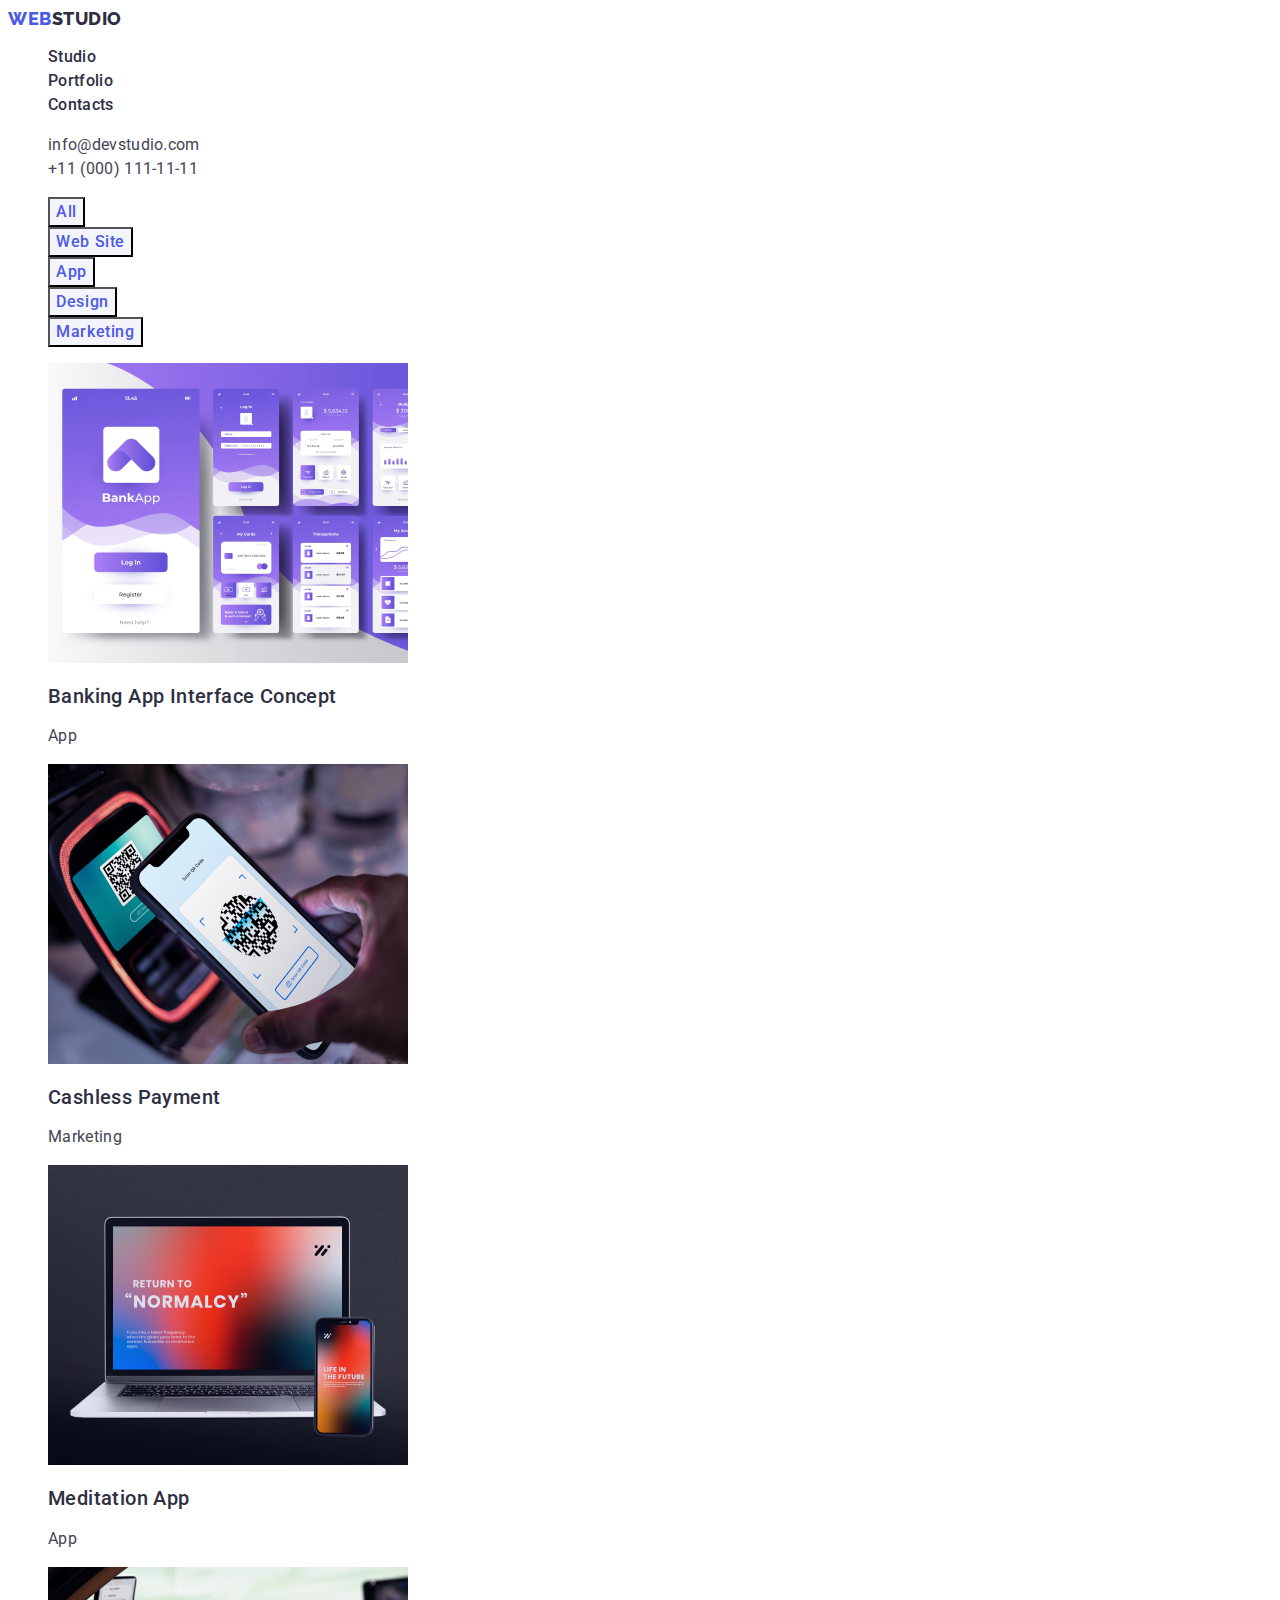
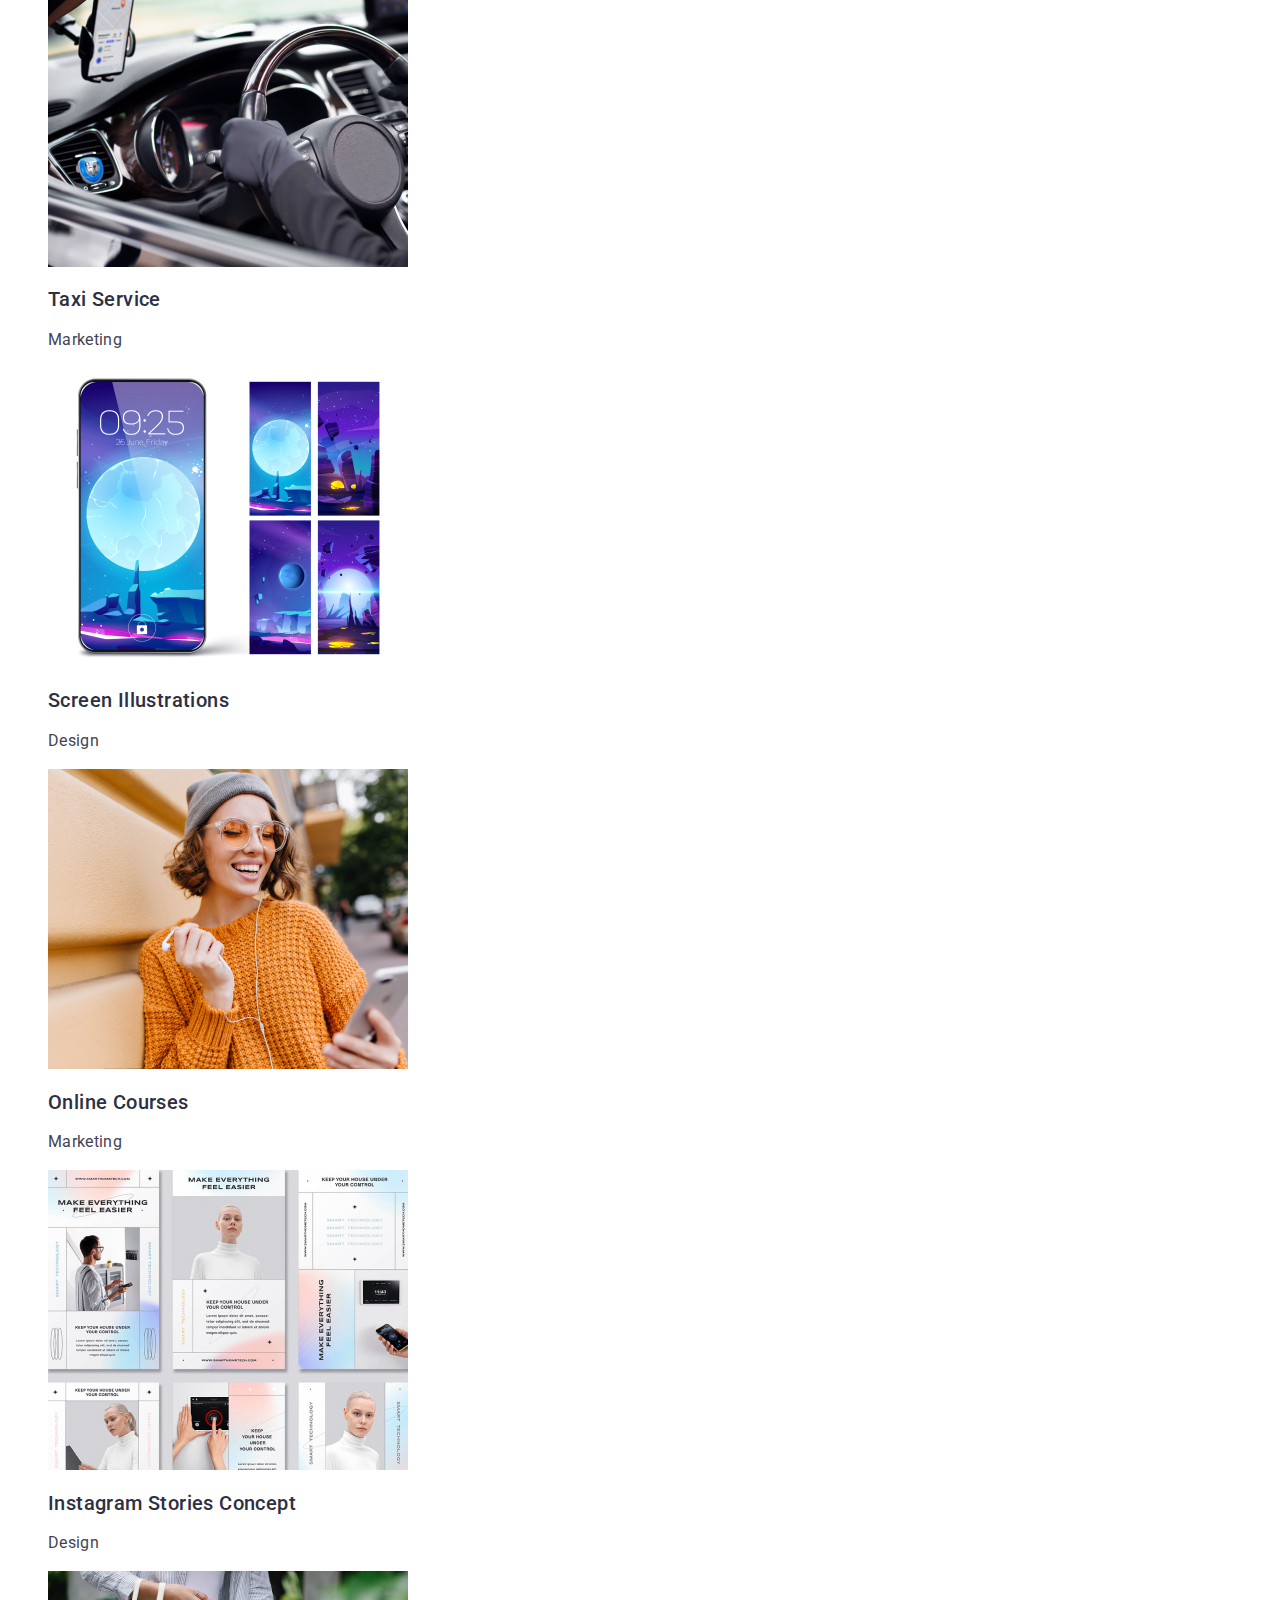
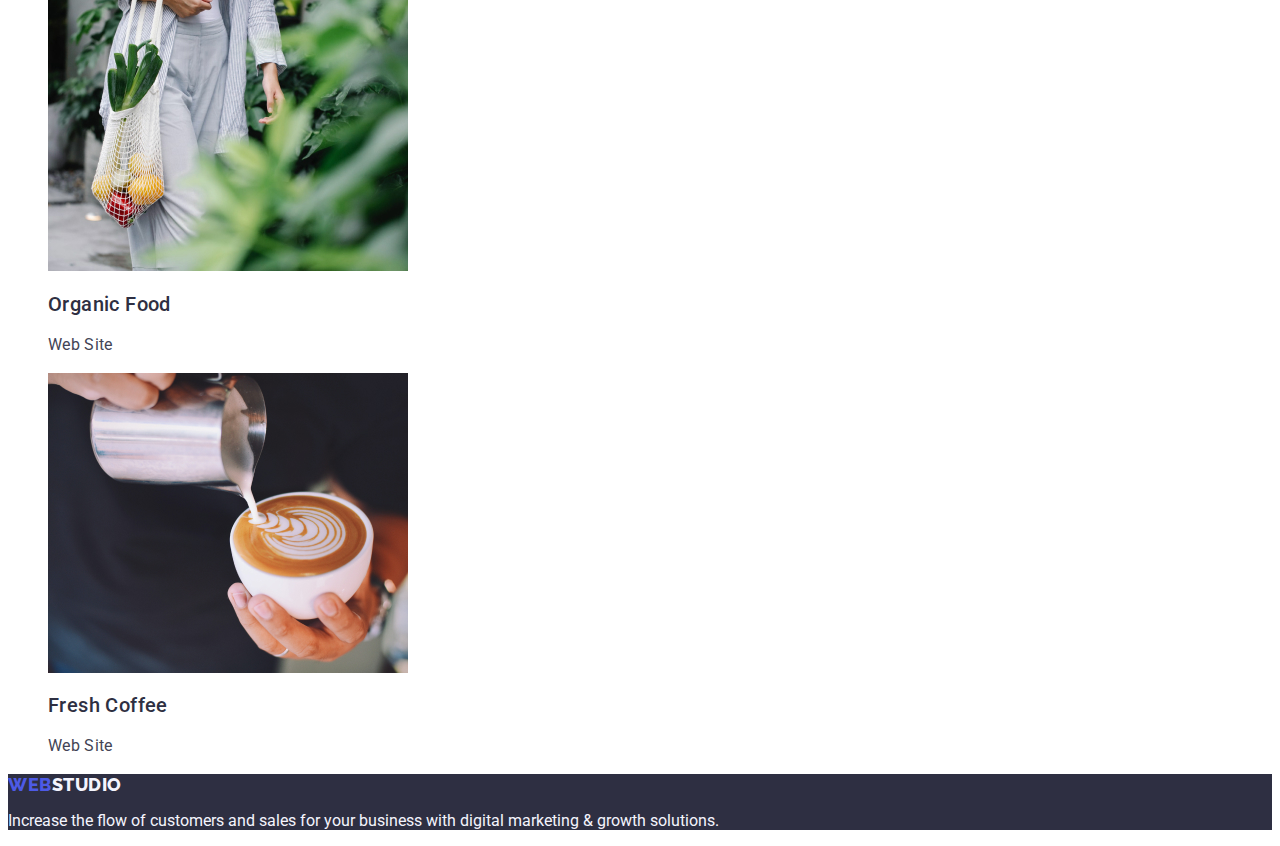
==== portfolio.html @ be9b9f78 "1" ====
<!DOCTYPE html>
<html lang="en">
<head>
    <meta charset="UTF-8">
    <meta http-equiv="X-UA-Compatible" content="IE=edge">
    <meta name="viewport" content="width=device-width, initial-scale=1.0">
    <link rel="stylesheet" href="./css/styles.css">
    <title>Portfolio</title>
    <link rel="preconnect" href="https://fonts.googleapis.com" />
    <link rel="preconnect" href="https://fonts.gstatic.com" crossorigin />
    <link href="https://fonts.googleapis.com/css2?family=Raleway:wght@800&family=Roboto:wght@400;500;700;900&display=swap" rel="stylesheet" />
</head>
<body>
    <header>
            <nav class="header-nav">
                <a href="./index.html" class="header-logo link">Web<span class="header-span">Studio</span></a>
                <ul class="list">
                    <li class="header-item"><a class="header-link link" href="./index.html">Studio</a></li>
                    <li class="header-item"><a class="header-link link" href="./portfolio.html">Portfolio</a></li>
                    <li class="header-item"><a class="header-link link" href="">Contacts</a></li>
                </ul>
            </nav>
                <address class="header-contact">
                <ul class="header-contact-item list">
                    <li class="header-contact-list">
                        <a href="mailto:info@devstudio.com" class="header-contact-item link">info@devstudio.com</a>
                    </li>
                    <li class="header-contact-list">
                        <a href="tel:+110001111111" class="header-contact-item link">+11 (000) 111-11-11</a>
                    </li>
                </ul>
                </address>
    </header>
    
    <main>
        <section class="portfolio">
            <h1 hidden>Service</h1>
            <ul class="portfolio-list-btn list">
                <li class="portfolio-item-btn"><button type="button" class="portfolio-btn">All</button></li>
                <li class="portfolio-item-btn"><button type="button" class="portfolio-btn">Web Site</button></li>
                <li class="portfolio-item-btn"><button type="button" class="portfolio-btn">App</button></li>
                <li class="portfolio-item-btn"><button type="button" class="portfolio-btn">Design</button></li>
                <li class="portfolio-item-btn"><button type="button" class="portfolio-btn">Marketing</button></li>
            </ul>
            <ul class="portfolio-item list">  
            <li class="portfolio-item">
                <a href="" class="link"><img src="./images/banking-app.jpg" alt="Banking App Interface">
                <h2 class="portfolio-subtitle">Banking App Interface Concept</h2>
                <p class="portfolio-text">App</p></a>
            </li>

            <li class="portfolio-item">
                <a href="" class="link"><img src="./images/cashless-payment.jpg" alt="cashless-payment">
                <h2 class="portfolio-subtitle">Cashless Payment</h2>
                <p class="portfolio-text">Marketing</p></a>
            </li>
            <li class="portfolio-item">
                <a href="" class="link"><img src="./images/meditaion-app.jpg" alt="meditaion-app">
                <h2 class="portfolio-subtitle">Meditation App</h2>
                <p class="portfolio-text">App</p></a>
            </li>
            <li class="portfolio-item">
                <a href="" class="link"><img src="./images/taxi-service.jpg" alt="Taxi Service">
                <h2 class="portfolio-subtitle">Taxi Service</h2>
                <p class="portfolio-text">Marketing</p></a>
            </li>
            <li class="portfolio-item">
                <a href="" class="link"><img src="./images/screen-illustrations.jpg" alt="Screen Illustrations">
                <h2 class="portfolio-subtitle">Screen Illustrations</h2>
                <p class="portfolio-text">Design</p></a>
            </li>
            <li class="portfolio-item">
                <a href="" class="link"><img src="./images/online-courses.jpg" alt="Online Courses">
                <h2 class="portfolio-subtitle">Online Courses</h2>
                <p class="portfolio-text">Marketing</p></a>
            </li>
            <li class="portfolio-item">
                <a href="" class="link"><img src="./images/instagram-stories-concept.jpg" alt="Instagram Stories Concept">
                <h2 class="portfolio-subtitle">Instagram Stories Concept</h2>
                <p class="portfolio-text">Design</p></a>
            </li>
            <li class="portfolio-item">
                <a href="" class="link"><img src="./images/organic-food.jpg" alt="Organic Food">
                <h2 class="portfolio-subtitle">Organic Food</h2>
                <p class="portfolio-text">Web Site</p></a>
            </li>
            <li class="portfolio-item">
                <a href="" class="link"><img src="./images/fresh-coffe.jpg" alt="Fresh Coffee">
                <h2 class="portfolio-subtitle">Fresh Coffee</h2>
                <p class="portfolio-text">Web Site</p></a>
            </li>
            </ul>
        </section>
    </main>

    <footer class="footer">
        <a href="./index.html" class="header-logo link">Web<span class="footer-logo">Studio</span></a>
        <p class="footer-text">Increase the flow of customers and sales for your business with digital marketing & growth solutions.</p>
    </footer>

</body>
</html>
---- css/styles.css ----
:root {
    --color-background: #ffffff;
    --color-iris: #4d5ae5;
    --color-background-btn: #404bbf;
    --color-background-main: #2e2f42;
    --color-main: #434455;
    --color-cloud: #f4f4fd;
}

body {
    color: var(--color-main);
    background-color: var(--color-background);
    font-family: 'Roboto', sans-serif;
}

.link {
    text-decoration: none;
}

.list {
    list-style: none;
}

.header-logo {
    font-family: 'Raleway', sans-serif;
    font-weight: 800;
    font-size: 18px;
    line-height: 1.17;
    letter-spacing: 0.03em;
    text-transform: uppercase;
    color: var(--color-iris);
    text-decoration: none;
}

span {
    color: var(--color-background-main);
    text-decoration: none;
}

.header-list {

}

.header-item {

}

.header-link {
    font-weight: 500;
    font-size: 16px;
    line-height: 1.5;
    letter-spacing: 0.02em;
    color: var(--color-background-main);
}

.header-link:is(:hover, :focus) {
    color: var(--color-background-btn);
}

.header-contact {
    font-style: normal;
}

.header-contact-item {
    font-size: 16px;
    line-height: 1.5;
    letter-spacing: 0.02em;
    color: var(--color-main);
}

.header-contact-item:is(:hover, :focus) {
    color: var(--color-background-btn);
}

/* Order */

.order {
    background-color: var(--color-background-main);
}

.order-title {
    font-size: 56px;
    line-height: 1.07;
    text-align: center;
    letter-spacing: 0.02em;
    color: var(--color-background);
}

.order-btn {
    background-color: var(--color-iris);
    font-family: "Roboto", sans-serif;
    font-weight: 500;
    font-size: 16px;
    line-height: 1.5;
    letter-spacing: 0.04em;
    color: var(--color-background);
    cursor: pointer;
}

.order-btn:is(:hover, :focus) {
    background-color: var(--color-background-btn);
}

/* Order */

/* features */

.features-list {
}
.features-item {
}
.features-subtitle {
    font-weight: 500;
    font-size: 20px;
    line-height: 1.2;
    letter-spacing: 0.02em;
    color:  var(--color-background-main);
}
.features-item-text {
    font-size: 16px;
    line-height: 1.5;
    letter-spacing: 0.02em;
    color: var(--color-main);
}

/* features */

/* about */

.about-title {
    font-size: 36px;
    line-height: 1.11;
    letter-spacing: 0.02em;
    text-transform: capitalize;
    color: var(--color-background-main);
    text-align: center;
}

/* about */

/* team */

.team {
    background-color: var(--color-cloud);
}
.team-title {
    font-size: 36px;
    line-height: 1.11;
    text-align: center;
    letter-spacing: 0.02em;
    text-transform: capitalize;
    color: var(--color-background-main);
}

.team-list-item {
    background-color: var(--color-background);
}
.team-name {
    font-weight: 500;
    font-size: 20px;
    line-height: 1.2;
    letter-spacing: 0.02em;
    color: var(--color-background-main);
}
.team-item-text {
    font-size: 16px;
    line-height: 1.5;
    letter-spacing: 0.02em;
    color: var(--color-main);
}

/* team */

/* footer */

.footer {
    background-color: var(--color-background-main);
}

.footer-logo {
    color: var(--color-cloud);
}

.footer-text {
    color: var(--color-cloud);
}

/* footer */

/* portfolio */

.portfolio-list-btn {
}

.portfolio-item-btn {
}

.portfolio-btn {
    font-family: 'Roboto', sans-serif;
    font-weight: 500;
    font-size: 16px;
    line-height: 1.5;
    letter-spacing: 0.04em;
    color: var(--color-iris);
    background-color: var(--color-cloud);
    cursor: pointer;
}

.portfolio-btn:is(:hover, :focus) {
    color: var(--color-background);
    background-color: var(--color-background-btn);
}

.portfolio-list-btn {
}

.portfolio-item-btn {
}

.portfolio-btn {
}

.portfolio-item {
}

.portfolio-subtitle {
    font-weight: 500;
    font-size: 20px;
    line-height: 1.2;
    letter-spacing: 0.02em;
    color: var(--color-background-main);
}

.portfolio-text {
    font-size: 16px;
    line-height: 1.5;
    letter-spacing: 0.02em;
    color: var(--color-main);
}

/* portfolio */
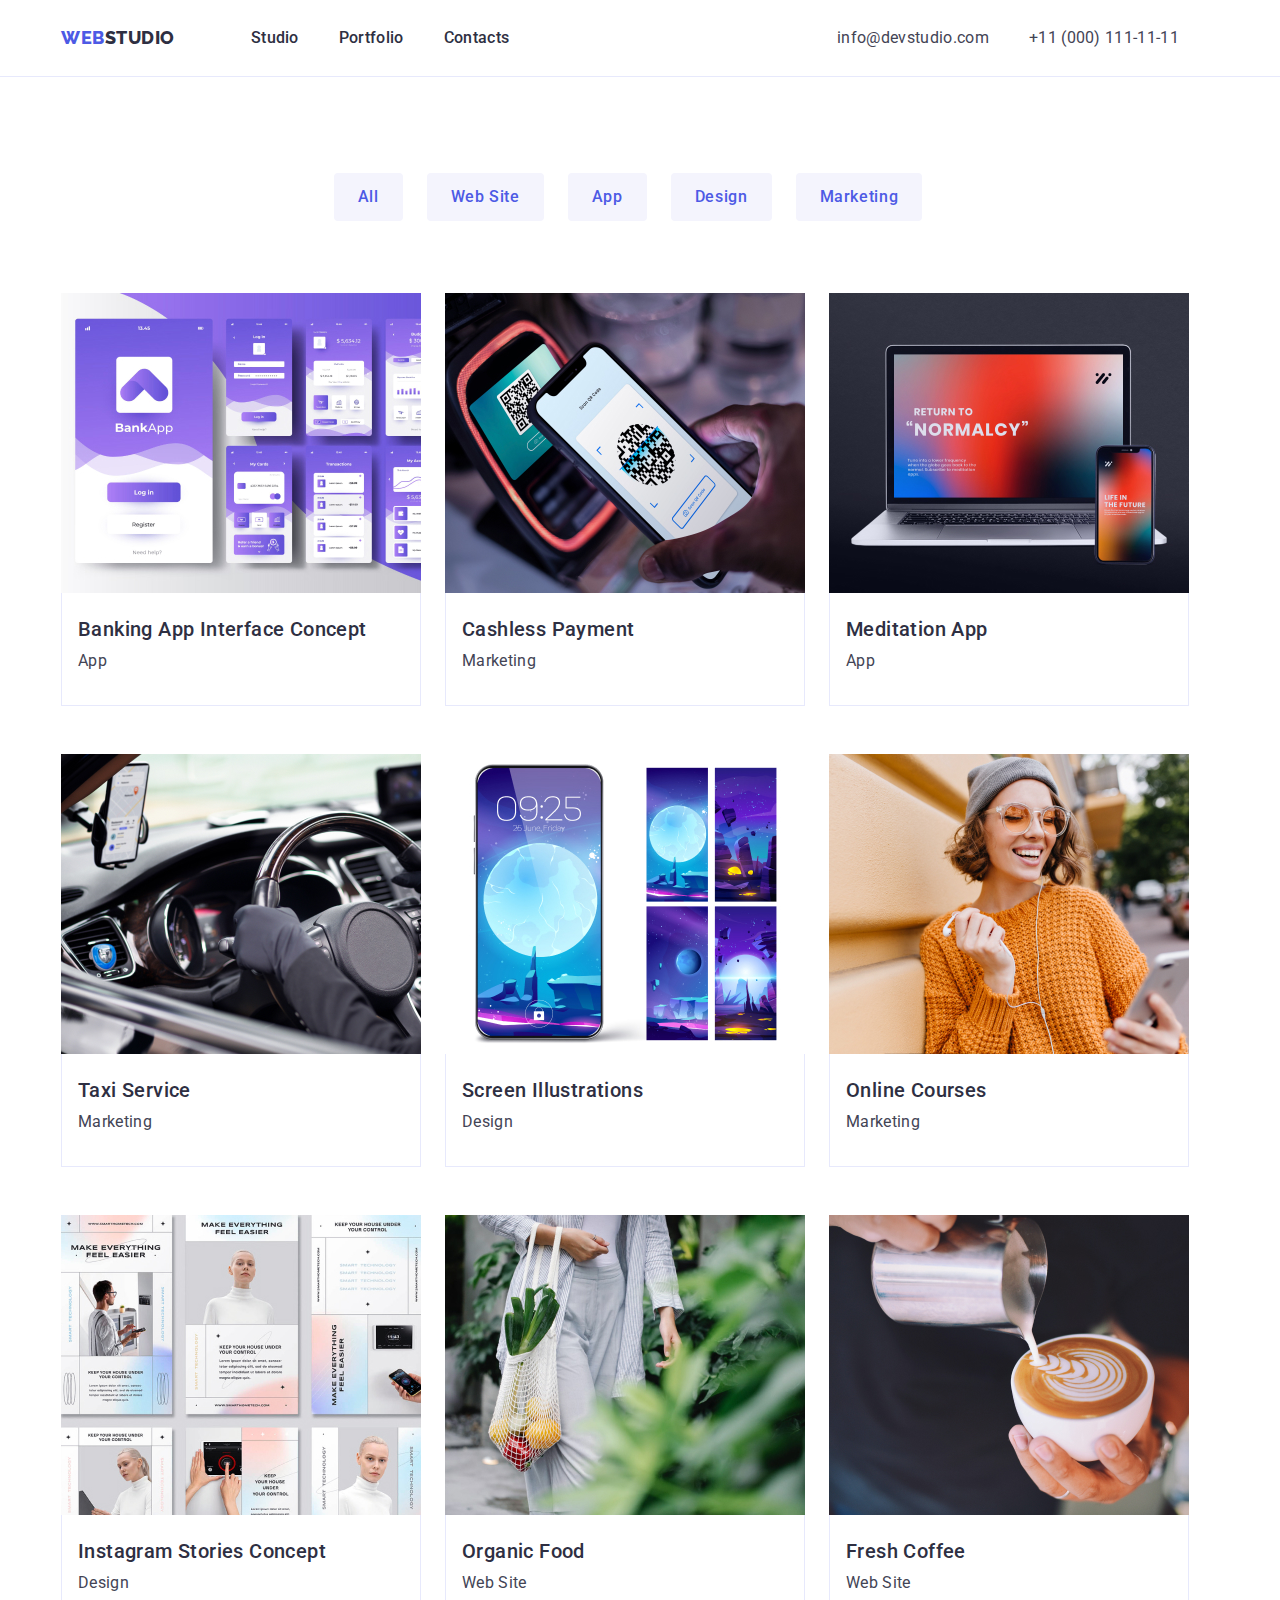
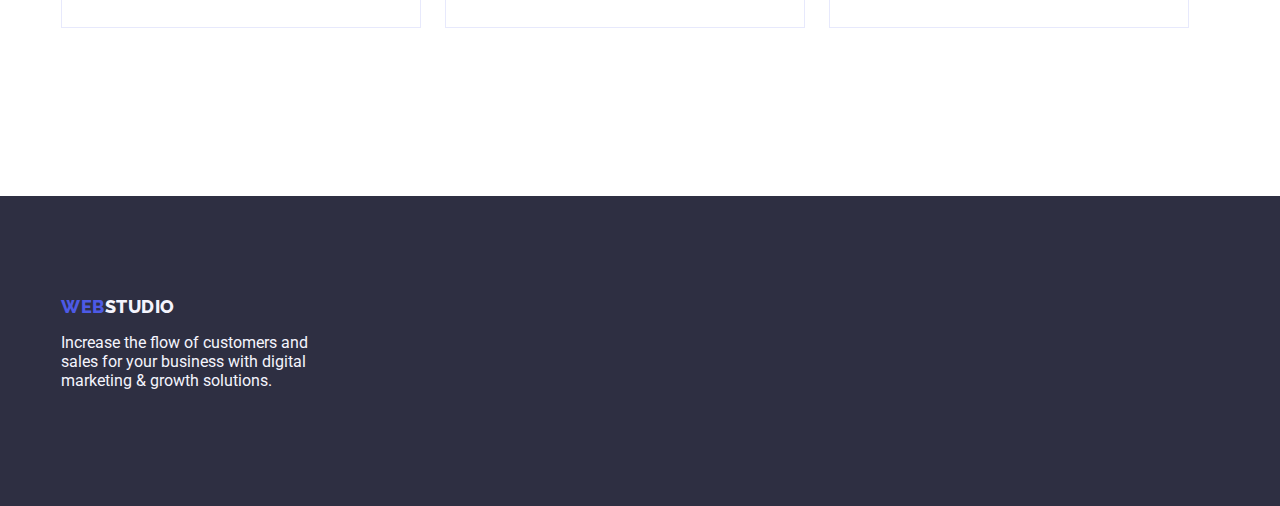
==== commit 9aed8b26: "1" ====
--- a/portfolio.html
+++ b/portfolio.html
@@ -2,101 +2,150 @@
 <html lang="en">
 <head>
     <meta charset="UTF-8">
-    <meta http-equiv="X-UA-Compatible" content="IE=edge">
-    <meta name="viewport" content="width=device-width, initial-scale=1.0">
-    <link rel="stylesheet" href="./css/styles.css">
-    <title>Portfolio</title>
-    <link rel="preconnect" href="https://fonts.googleapis.com" />
-    <link rel="preconnect" href="https://fonts.gstatic.com" crossorigin />
-    <link href="https://fonts.googleapis.com/css2?family=Raleway:wght@800&family=Roboto:wght@400;500;700;900&display=swap" rel="stylesheet" />
+        <meta http-equiv="X-UA-Compatible" content="IE=edge">
+        <meta name="viewport" content="width=device-width, initial-scale=1.0">
+        <link rel="stylesheet" href="./css/styles.css">
+        <title>Portfolio</title>
+        <link rel="preconnect" href="https://fonts.googleapis.com" />
+        <link rel="preconnect" href="https://fonts.gstatic.com" crossorigin />
+        <link href="https://fonts.googleapis.com/css2?family=Raleway:wght@800&family=Roboto:wght@400;500;700;900&display=swap" rel="stylesheet" />
 </head>
 <body>
     <header>
-            <nav class="header-nav">
-                <a href="./index.html" class="header-logo link">Web<span class="header-span">Studio</span></a>
-                <ul class="list">
-                    <li class="header-item"><a class="header-link link" href="./index.html">Studio</a></li>
-                    <li class="header-item"><a class="header-link link" href="./portfolio.html">Portfolio</a></li>
-                    <li class="header-item"><a class="header-link link" href="">Contacts</a></li>
-                </ul>
-            </nav>
-                <address class="header-contact">
-                <ul class="header-contact-item list">
-                    <li class="header-contact-list">
-                        <a href="mailto:info@devstudio.com" class="header-contact-item link">info@devstudio.com</a>
-                    </li>
-                    <li class="header-contact-list">
-                        <a href="tel:+110001111111" class="header-contact-item link">+11 (000) 111-11-11</a>
-                    </li>
-                </ul>
-                </address>
-    </header>
-    
-    <main>
-        <section class="portfolio">
-            <h1 hidden>Service</h1>
-            <ul class="portfolio-list-btn list">
-                <li class="portfolio-item-btn"><button type="button" class="portfolio-btn">All</button></li>
-                <li class="portfolio-item-btn"><button type="button" class="portfolio-btn">Web Site</button></li>
-                <li class="portfolio-item-btn"><button type="button" class="portfolio-btn">App</button></li>
-                <li class="portfolio-item-btn"><button type="button" class="portfolio-btn">Design</button></li>
-                <li class="portfolio-item-btn"><button type="button" class="portfolio-btn">Marketing</button></li>
+        <div class="header-container">
+        <div class="header-wrapper">
+        <nav class="header-nav">
+            <a href="./index.html" class="header-logo link">Web<span>Studio</span></a>
+            <ul class="header-list list">
+                <li class="header-item">
+                    <a href="./index.html" class="header-link link">Studio</a>
+                </li>
+                <li class="header-item">
+                    <a href="./portfolio.html" class="header-link link">Portfolio</a>
+                </li>
+                <li class="header-item">
+                    <a href="" class="header-link link">Contacts</a>
+                </li>
             </ul>
-            <ul class="portfolio-item list">  
-            <li class="portfolio-item">
-                <a href="" class="link"><img src="./images/banking-app.jpg" alt="Banking App Interface">
+        </nav>
+        <address class="header-contact">
+            <ul class="header-contact-item list">
+                <li class="header-contact-list">
+                    <a href="mailto:info@devstudio.com" class="header-contact-itm">info@devstudio.com</a>
+                </li>
+                <li class="header-contact-list">
+                    <a href="tel:+110001111111" class="header-contact-itm">+11 (000) 111-11-11</a>
+                </li>
+            </ul>
+        </address>
+    </div>
+    </div>
+</header>
+
+<main>
+    <section class="portfolio">
+        <div class="portfolio-container-btn">
+        <div class="container-btn-wrapper">
+        <h1 hidden>Service</h1>
+        <ul class="portfolio-list-btn list">
+            <li class="portfolio-item-btn"><button type="button" class="portfolio-btn">All</button></li>
+            <li class="portfolio-item-btn"><button type="button" class="portfolio-btn">Web Site</button></li>
+            <li class="portfolio-item-btn"><button type="button" class="portfolio-btn">App</button></li>
+            <li class="portfolio-item-btn"><button type="button" class="portfolio-btn">Design</button></li>
+            <li class="portfolio-item-btn"><button type="button" class="portfolio-btn">Marketing</button></li>
+        </ul>
+        </div>
+        </div>
+        <div class="portfolio-container-list">
+        <div class="portfolio-container-wrapper">
+        <ul class="portfolio-list list">  
+        <li class="portfolio-item">
+            <a href="" class="portfolio-link link"><img src="./images/banking-app.jpg" alt="Banking App Interface" class="portfolio-img-list">
+            <div class="portfolio-item-text">
                 <h2 class="portfolio-subtitle">Banking App Interface Concept</h2>
-                <p class="portfolio-text">App</p></a>
-            </li>
+                <p class="portfolio-text">App</p>
+            </div>
+        </a>
+        </li>
 
-            <li class="portfolio-item">
-                <a href="" class="link"><img src="./images/cashless-payment.jpg" alt="cashless-payment">
+        <li class="portfolio-item">
+            <a href="" class="portfolio-link link"><img src="./images/cashless-payment.jpg" alt="cashless-payment" class="portfolio-img-list">
+            <div class="portfolio-item-text">
                 <h2 class="portfolio-subtitle">Cashless Payment</h2>
                 <p class="portfolio-text">Marketing</p></a>
-            </li>
-            <li class="portfolio-item">
-                <a href="" class="link"><img src="./images/meditaion-app.jpg" alt="meditaion-app">
+            </div>
+        </a>
+        </li>
+        <li class="portfolio-item">
+            <a href="" class="portfolio-link link"><img src="./images/meditaion-app.jpg" alt="meditaion-app" class="portfolio-img-list">
+            <div class="portfolio-item-text">
                 <h2 class="portfolio-subtitle">Meditation App</h2>
-                <p class="portfolio-text">App</p></a>
-            </li>
-            <li class="portfolio-item">
-                <a href="" class="link"><img src="./images/taxi-service.jpg" alt="Taxi Service">
+                <p class="portfolio-text">App</p>
+            </div>
+        </a>
+        </li>
+        <li class="portfolio-item">
+            <a href="" class="portfolio-link link"><img src="./images/taxi-service.jpg" alt="Taxi Service" class="portfolio-img-list">
+            <div class="portfolio-item-text">
                 <h2 class="portfolio-subtitle">Taxi Service</h2>
-                <p class="portfolio-text">Marketing</p></a>
-            </li>
-            <li class="portfolio-item">
-                <a href="" class="link"><img src="./images/screen-illustrations.jpg" alt="Screen Illustrations">
+                <p class="portfolio-text">Marketing</p>
+            </div>
+        </a>
+        </li>
+        <li class="portfolio-item">
+            <a href="" class="portfolio-link link"><img src="./images/screen-illustrations.jpg" alt="Screen Illustrations" class="portfolio-img-list">
+            <div class="portfolio-item-text">
                 <h2 class="portfolio-subtitle">Screen Illustrations</h2>
-                <p class="portfolio-text">Design</p></a>
-            </li>
-            <li class="portfolio-item">
-                <a href="" class="link"><img src="./images/online-courses.jpg" alt="Online Courses">
+                <p class="portfolio-text">Design</p>
+            </div>
+        </a>
+        </li>
+        <li class="portfolio-item">
+            <a href="" class="portfolio-link link"><img src="./images/online-courses.jpg" alt="Online Courses" class="portfolio-img-list">
+            <div class="portfolio-item-text">
                 <h2 class="portfolio-subtitle">Online Courses</h2>
-                <p class="portfolio-text">Marketing</p></a>
-            </li>
-            <li class="portfolio-item">
-                <a href="" class="link"><img src="./images/instagram-stories-concept.jpg" alt="Instagram Stories Concept">
+                <p class="portfolio-text">Marketing</p>
+            </div>
+        </a>
+        </li>
+        <li class="portfolio-item">
+            <a href="" class="portfolio-link link"><img src="./images/instagram-stories-concept.jpg" alt="Instagram Stories Concept" class="portfolio-img-list">
+            <div class="portfolio-item-text">
                 <h2 class="portfolio-subtitle">Instagram Stories Concept</h2>
-                <p class="portfolio-text">Design</p></a>
-            </li>
-            <li class="portfolio-item">
-                <a href="" class="link"><img src="./images/organic-food.jpg" alt="Organic Food">
+                <p class="portfolio-text">Design</p>
+            </div>
+            </a>
+        </li>
+        <li class="portfolio-item">
+            <a href="" class="portfolio-link link"><img src="./images/organic-food.jpg" alt="Organic Food" class="portfolio-img-list">
+            <div class="portfolio-item-text">
                 <h2 class="portfolio-subtitle">Organic Food</h2>
-                <p class="portfolio-text">Web Site</p></a>
-            </li>
-            <li class="portfolio-item">
-                <a href="" class="link"><img src="./images/fresh-coffe.jpg" alt="Fresh Coffee">
+                <p class="portfolio-text">Web Site</p>
+            </div>
+        </a>
+        </li>
+        <li class="portfolio-item">
+            <a href="" class="portfolio-link link"><img src="./images/fresh-coffe.jpg" alt="Fresh Coffee" class="portfolio-img-list">
+            <div class="portfolio-item-text">
                 <h2 class="portfolio-subtitle">Fresh Coffee</h2>
-                <p class="portfolio-text">Web Site</p></a>
-            </li>
-            </ul>
-        </section>
-    </main>
+                <p class="portfolio-text">Web Site</p>
+            </div>
+        </a>
+        </li>
+        </ul>
+    </div>
+    </div>
+    </section>
+</main>
 
-    <footer class="footer">
+<footer class="footer">
+    <div class="footer-container">
+        <div class="footer-wrapper">
         <a href="./index.html" class="header-logo link">Web<span class="footer-logo">Studio</span></a>
-        <p class="footer-text">Increase the flow of customers and sales for your business with digital marketing & growth solutions.</p>
-    </footer>
+    <p class="footer-text">Increase the flow of customers and sales for your business with digital marketing & growth solutions.</p>
+    </div>
+    </div>
+</footer>
 
 </body>
 </html>--- a/css/styles.css
+++ b/css/styles.css
@@ -5,12 +5,15 @@
     --color-background-main: #2e2f42;
     --color-main: #434455;
     --color-cloud: #f4f4fd;
+    --color-corn: #E7E9FC;
 }
 
 body {
     color: var(--color-main);
     background-color: var(--color-background);
     font-family: 'Roboto', sans-serif;
+    margin: 0 auto;
+    padding: 0;
 }
 
 .link {
@@ -21,7 +24,53 @@
     list-style: none;
 }
 
+.main-container {
+    max-width: 1158px;
+    margin: 0 auto;
+}
+
+ul, li {
+    margin: 0;
+    padding: 0;
+}
+
+/* header */
+
+header {
+    border-bottom: 1px solid var(--color-corn);
+    background-color: var(--color-background);
+}
+
+.header-container {
+    max-width: 1158px;
+    margin: 0 auto;
+}
+
+.header-wrapper {
+    display: flex;
+    justify-content: space-between;
+    margin-top: 26px;
+    margin-bottom: 26px;
+}
+
+.header-nav {
+    display: flex;
+    align-items: center;
+}
+
+.header-contact-item {
+    display: flex;
+    align-items: center;
+}
+
+.header-list {
+    display: flex;
+}
+
 .header-logo {
+    display: flex;
+    margin-right: 76px;
+
     font-family: 'Raleway', sans-serif;
     font-weight: 800;
     font-size: 18px;
@@ -32,20 +81,19 @@
     text-decoration: none;
 }
 
-span {
-    color: var(--color-background-main);
-    text-decoration: none;
-}
-
-.header-list {
-
-}
-
 .header-item {
-
+    margin-right: 40px;
+}
+/* .header-item:last-child {
+    margin-right: 0;
+} */
+
+.header-item:not(:last-child) {
+    margin-right: 40px;
 }
 
 .header-link {
+    display: block;
     font-weight: 500;
     font-size: 16px;
     line-height: 1.5;
@@ -58,24 +106,47 @@
 }
 
 .header-contact {
+    display: flex;
+}
+
+.header-contact-list {
+    margin-right: 40px;
+}
+
+.header-contact-list:not(:last-child) {
+    margin-right: 40px;
+}
+
+.header-contact-itm {
+    text-decoration: none;
     font-style: normal;
-}
-
-.header-contact-item {
-    font-size: 16px;
-    line-height: 1.5;
-    letter-spacing: 0.02em;
-    color: var(--color-main);
-}
-
-.header-contact-item:is(:hover, :focus) {
+    font-size: 16px;
+    line-height: 1.5;
+    letter-spacing: 0.02em;
+    color: var(--color-main);   
+}
+
+.header-contact-itm:is(:hover, :focus) {
     color: var(--color-background-btn);
 }
 
-/* Order */
+span {
+    color: var(--color-background-main);
+    text-decoration: none;
+}
+
+/* header */
+
+/* order */
 
 .order {
     background-color: var(--color-background-main);
+}
+
+.order-container {
+    max-width: 1158px;
+    margin: 0 auto;
+    text-align: center;
 }
 
 .order-title {
@@ -84,9 +155,19 @@
     text-align: center;
     letter-spacing: 0.02em;
     color: var(--color-background);
+    width: 496px;
+    margin: 0 auto;
+    padding-top: 188px;
 }
 
 .order-btn {
+    border-radius: 4px;
+    padding: 16px 32px;
+    border: none;
+    text-align: center;
+    margin-top: 48px;
+    margin-bottom: 188px;
+
     background-color: var(--color-iris);
     font-family: "Roboto", sans-serif;
     font-weight: 500;
@@ -95,20 +176,44 @@
     letter-spacing: 0.04em;
     color: var(--color-background);
     cursor: pointer;
+
+    background: #4D5AE5;
+    background-color: var(--color-iris);
 }
 
 .order-btn:is(:hover, :focus) {
     background-color: var(--color-background-btn);
 }
 
-/* Order */
+/* order */
 
 /* features */
 
+.features {
+
+}
+
+.features-container {
+    max-width: 1158px;
+    margin: 0 auto;
+    margin-top: 120px;
+}
+
+.hidden-title {
+}
+
 .features-list {
-}
+    display: flex;
+    justify-content: space-between;
+}
+
 .features-item {
 }
+
+.features-subtitle, .features-item-text {
+    margin-right: 24px;
+}
+
 .features-subtitle {
     font-weight: 500;
     font-size: 20px;
@@ -116,6 +221,7 @@
     letter-spacing: 0.02em;
     color:  var(--color-background-main);
 }
+
 .features-item-text {
     font-size: 16px;
     line-height: 1.5;
@@ -126,6 +232,15 @@
 /* features */
 
 /* about */
+
+.about {
+}
+
+.about-container {
+    max-width: 1158px;
+    margin: 0 auto;
+    margin-top: 120px;
+}
 
 .about-title {
     font-size: 36px;
@@ -136,6 +251,16 @@
     text-align: center;
 }
 
+.about-list {
+    display: flex;
+    justify-content: space-between;
+    margin: 0 auto;
+    margin-top: 72px;
+}
+
+.about-img {
+}
+
 /* about */
 
 /* team */
@@ -143,6 +268,13 @@
 .team {
     background-color: var(--color-cloud);
 }
+
+.team-container {
+    max-width: 1158px;
+    margin: 0 auto;
+    margin-top: 120px;
+}
+
 .team-title {
     font-size: 36px;
     line-height: 1.11;
@@ -150,23 +282,45 @@
     letter-spacing: 0.02em;
     text-transform: capitalize;
     color: var(--color-background-main);
+
+    padding-top: 120px;
+}
+
+.team-list {
+    display: flex;
+    justify-content: space-between;
+    padding-top: 72px;
+    padding-bottom: 120px;
 }
 
 .team-list-item {
     background-color: var(--color-background);
-}
+    box-shadow: 0px 1px 6px rgba(46, 47, 66, 0.08), 0px 1px 1px rgba(46, 47, 66, 0.16), 0px 2px 1px rgba(46, 47, 66, 0.08);
+border-radius: 0px 0px 4px 4px;
+}
+
 .team-name {
     font-weight: 500;
     font-size: 20px;
     line-height: 1.2;
     letter-spacing: 0.02em;
     color: var(--color-background-main);
-}
+
+    text-align: center;
+    margin: 0 auto;
+    padding-top: 32px;
+    padding-bottom: 8px;
+}
+
 .team-item-text {
     font-size: 16px;
     line-height: 1.5;
     letter-spacing: 0.02em;
     color: var(--color-main);
+
+    text-align: center;
+    margin: 0 auto;
+    padding-bottom: 32px;
 }
 
 /* team */
@@ -177,25 +331,56 @@
     background-color: var(--color-background-main);
 }
 
+.footer-container {
+    max-width: 1158px;
+    margin: 0 auto;
+}
+
+.footer-wrapper {
+    padding-top: 100px;
+    padding-bottom: 100px;
+}
+
 .footer-logo {
     color: var(--color-cloud);
 }
 
 .footer-text {
     color: var(--color-cloud);
+    width: 264px;
 }
 
 /* footer */
 
 /* portfolio */
 
+.portfolio {
+}
+.portfolio-container-btn {
+    width: 1158px;
+    margin: 0 auto;
+
+}
+
+.container-btn-wrapper {
+    margin: 0 auto;
+}
+
 .portfolio-list-btn {
+    display: flex;
+    justify-content: center;
+    margin-top: 96px;
 }
 
 .portfolio-item-btn {
-}
-
+    margin-right: 24px;
+}
 .portfolio-btn {
+    border: 1px solid var(--color-corn);
+    border-radius: 4px;
+    background-color: var(--color-cloud);
+    padding: 12px 24px;
+
     font-family: 'Roboto', sans-serif;
     font-weight: 500;
     font-size: 16px;
@@ -204,23 +389,31 @@
     color: var(--color-iris);
     background-color: var(--color-cloud);
     cursor: pointer;
+    border: none;
 }
 
 .portfolio-btn:is(:hover, :focus) {
+    background-color: var(--color-background-btn);
     color: var(--color-background);
-    background-color: var(--color-background-btn);
-}
-
-.portfolio-list-btn {
-}
-
-.portfolio-item-btn {
-}
-
-.portfolio-btn {
+}
+
+.portfolio-container-list {
+    width: 1158px;
+    margin: 0 auto;
+    margin-bottom: 120px;
+}
+.portfolio-container-wrapper {
+
+}
+.portfolio-list {
+    display: flex;
+    flex-wrap: wrap;
+    margin-top: 72px;
 }
 
 .portfolio-item {
+    margin-right: 24px;
+    margin-bottom: 48px;
 }
 
 .portfolio-subtitle {
@@ -229,13 +422,36 @@
     line-height: 1.2;
     letter-spacing: 0.02em;
     color: var(--color-background-main);
+
+    margin: 0 auto;
+    padding-top: 24px;
+    padding-bottom: 8px;
+    padding-left: 16px;
 }
 
 .portfolio-text {
+    margin: 0 auto;
+    padding-bottom: 32px;
+    padding-left: 16px;
+
     font-size: 16px;
     line-height: 1.5;
     letter-spacing: 0.02em;
     color: var(--color-main);
 }
 
+
+.portfolio-link {
+
+}
+
+.portfolio-item-text {
+    border: 1px solid var(--color-corn);
+    border-top: none;
+}
+
+
+.portfolio-img-list {
+    display: block;
+}
 /* portfolio */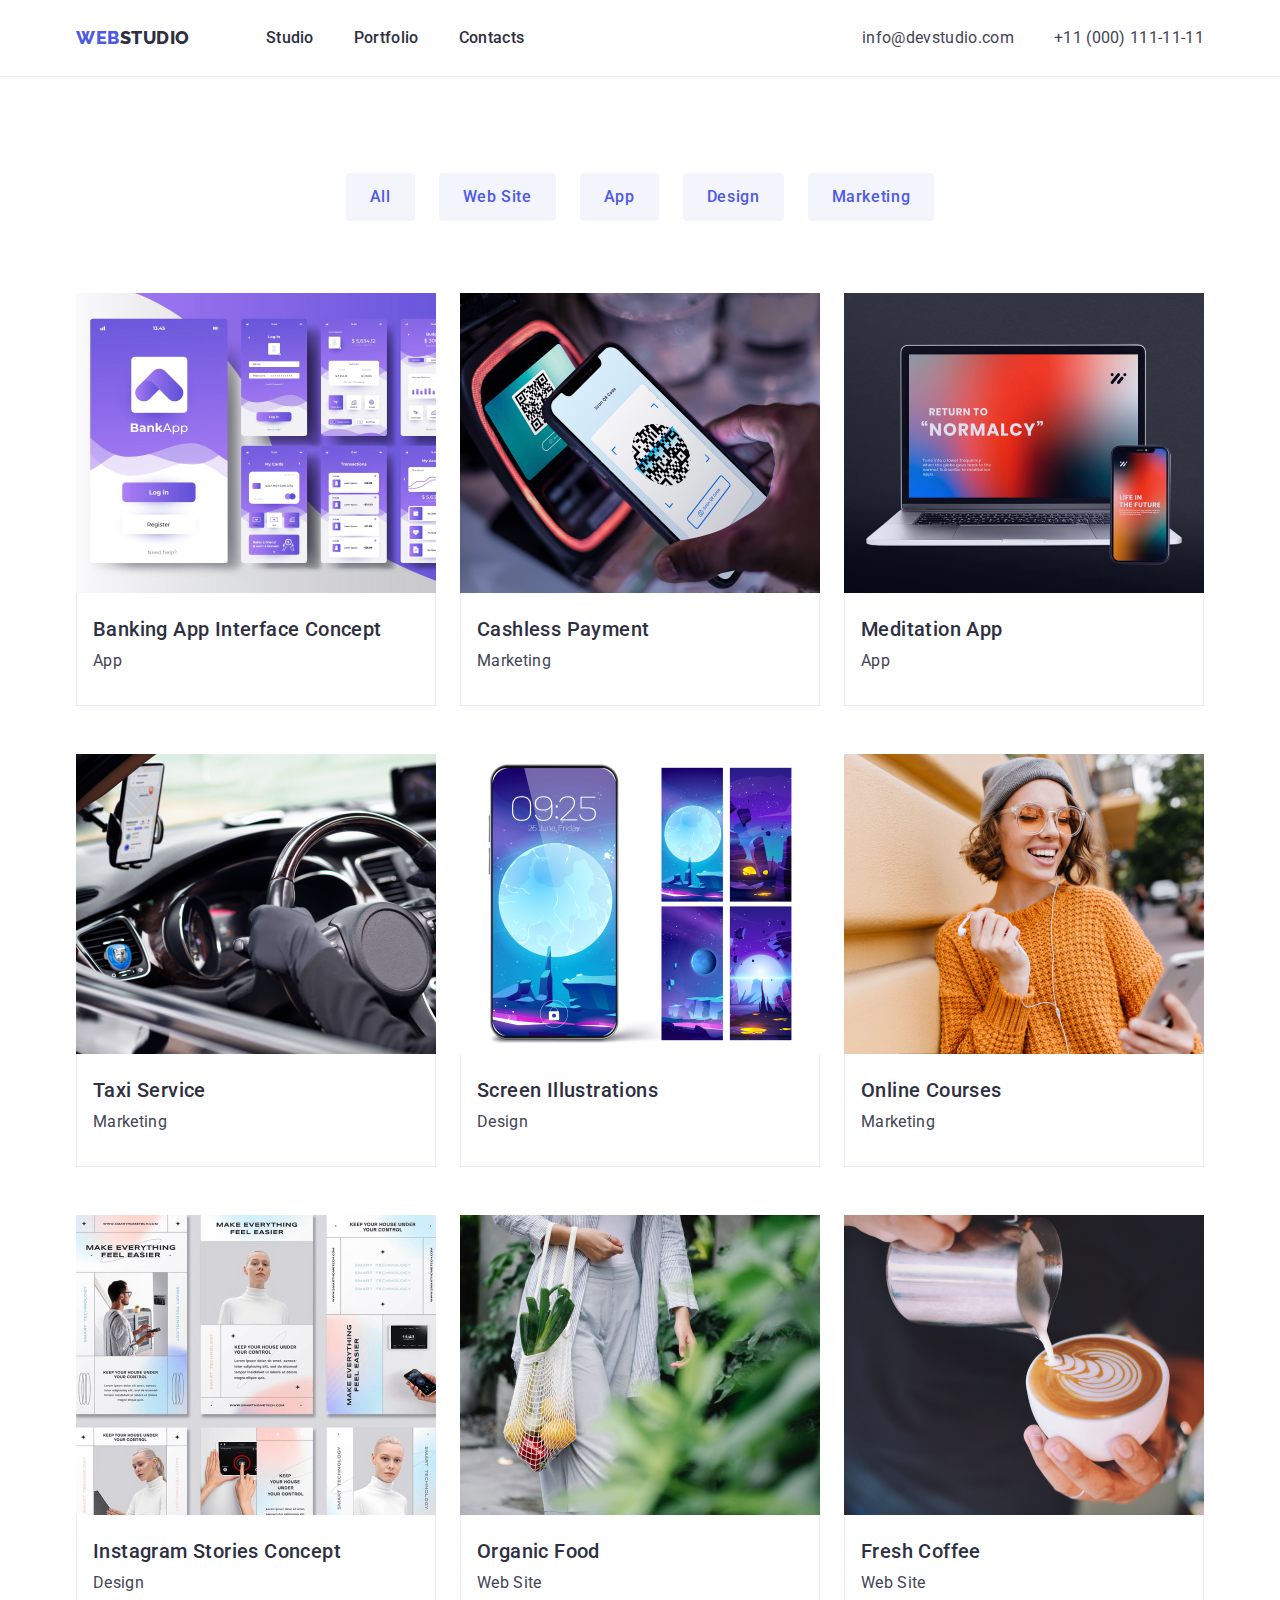
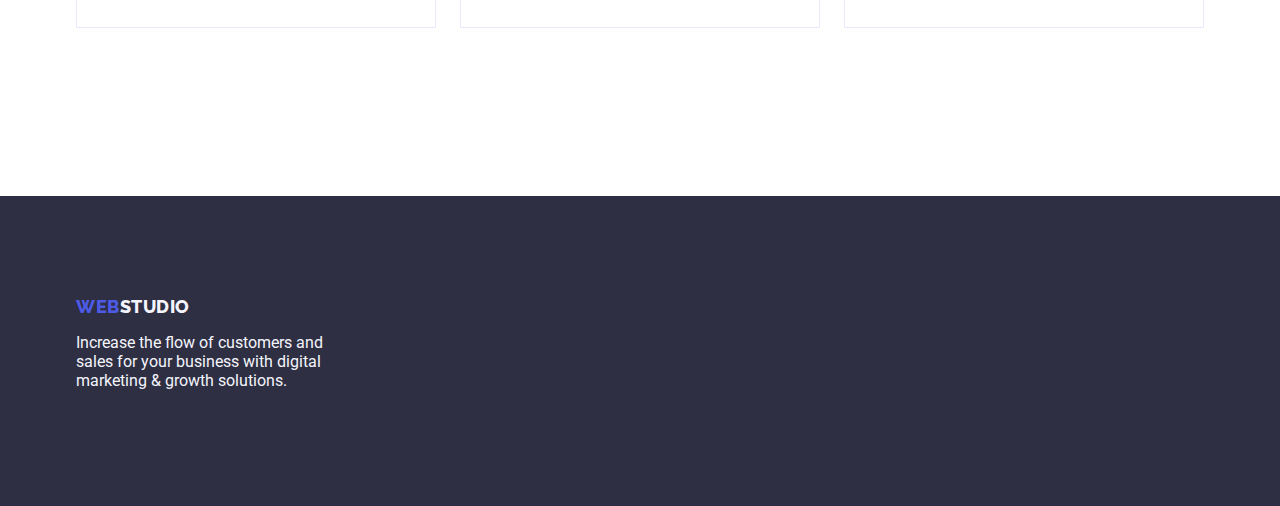
==== commit c5c96e14: "1" ====
--- a/portfolio.html
+++ b/portfolio.html
@@ -12,7 +12,7 @@
 </head>
 <body>
     <header>
-        <div class="header-container">
+        <div class="container">
         <div class="header-wrapper">
         <nav class="header-nav">
             <a href="./index.html" class="header-logo link">Web<span>Studio</span></a>
@@ -44,9 +44,9 @@
 
 <main>
     <section class="portfolio">
-        <div class="portfolio-container-btn">
-        <div class="container-btn-wrapper">
-        <h1 hidden>Service</h1>
+        <div class="container">
+        <div class="portfolio-box">
+            <h1 hidden>Service</h1>
         <ul class="portfolio-list-btn list">
             <li class="portfolio-item-btn"><button type="button" class="portfolio-btn">All</button></li>
             <li class="portfolio-item-btn"><button type="button" class="portfolio-btn">Web Site</button></li>
@@ -54,11 +54,9 @@
             <li class="portfolio-item-btn"><button type="button" class="portfolio-btn">Design</button></li>
             <li class="portfolio-item-btn"><button type="button" class="portfolio-btn">Marketing</button></li>
         </ul>
-        </div>
-        </div>
-        <div class="portfolio-container-list">
-        <div class="portfolio-container-wrapper">
-        <ul class="portfolio-list list">  
+
+        <ul class="portfolio-list list"> 
+
         <li class="portfolio-item">
             <a href="" class="portfolio-link link"><img src="./images/banking-app.jpg" alt="Banking App Interface" class="portfolio-img-list">
             <div class="portfolio-item-text">
@@ -72,7 +70,7 @@
             <a href="" class="portfolio-link link"><img src="./images/cashless-payment.jpg" alt="cashless-payment" class="portfolio-img-list">
             <div class="portfolio-item-text">
                 <h2 class="portfolio-subtitle">Cashless Payment</h2>
-                <p class="portfolio-text">Marketing</p></a>
+                <p class="portfolio-text">Marketing</p>
             </div>
         </a>
         </li>
@@ -133,13 +131,13 @@
         </a>
         </li>
         </ul>
-    </div>
-    </div>
+        </div>
+        </div>
     </section>
 </main>
 
 <footer class="footer">
-    <div class="footer-container">
+    <div class="container">
         <div class="footer-wrapper">
         <a href="./index.html" class="header-logo link">Web<span class="footer-logo">Studio</span></a>
     <p class="footer-text">Increase the flow of customers and sales for your business with digital marketing & growth solutions.</p>
--- a/css/styles.css
+++ b/css/styles.css
@@ -24,9 +24,12 @@
     list-style: none;
 }
 
-.main-container {
-    max-width: 1158px;
-    margin: 0 auto;
+.container {
+    max-width: 1128px;
+    padding-left: 15px;
+    padding-right: 15px;
+    margin: 0 auto;
+    
 }
 
 ul, li {
@@ -39,11 +42,6 @@
 header {
     border-bottom: 1px solid var(--color-corn);
     background-color: var(--color-background);
-}
-
-.header-container {
-    max-width: 1158px;
-    margin: 0 auto;
 }
 
 .header-wrapper {
@@ -82,11 +80,7 @@
 }
 
 .header-item {
-    margin-right: 40px;
-}
-/* .header-item:last-child {
-    margin-right: 0;
-} */
+}
 
 .header-item:not(:last-child) {
     margin-right: 40px;
@@ -110,7 +104,6 @@
 }
 
 .header-contact-list {
-    margin-right: 40px;
 }
 
 .header-contact-list:not(:last-child) {
@@ -143,9 +136,7 @@
     background-color: var(--color-background-main);
 }
 
-.order-container {
-    max-width: 1158px;
-    margin: 0 auto;
+.order-box {
     text-align: center;
 }
 
@@ -193,9 +184,7 @@
 
 }
 
-.features-container {
-    max-width: 1158px;
-    margin: 0 auto;
+.features-box {
     margin-top: 120px;
 }
 
@@ -210,7 +199,7 @@
 .features-item {
 }
 
-.features-subtitle, .features-item-text {
+.features-item:not(:last-child) {
     margin-right: 24px;
 }
 
@@ -223,6 +212,7 @@
 }
 
 .features-item-text {
+    max-width: 264px;
     font-size: 16px;
     line-height: 1.5;
     letter-spacing: 0.02em;
@@ -236,9 +226,7 @@
 .about {
 }
 
-.about-container {
-    max-width: 1158px;
-    margin: 0 auto;
+.about-box {
     margin-top: 120px;
 }
 
@@ -261,6 +249,10 @@
 .about-img {
 }
 
+.about-img:not(:last-child) {
+    margin-right: 24px;
+}
+
 /* about */
 
 /* team */
@@ -269,9 +261,7 @@
     background-color: var(--color-cloud);
 }
 
-.team-container {
-    max-width: 1158px;
-    margin: 0 auto;
+.team-box {
     margin-top: 120px;
 }
 
@@ -331,11 +321,6 @@
     background-color: var(--color-background-main);
 }
 
-.footer-container {
-    max-width: 1158px;
-    margin: 0 auto;
-}
-
 .footer-wrapper {
     padding-top: 100px;
     padding-bottom: 100px;
@@ -354,16 +339,8 @@
 
 /* portfolio */
 
-.portfolio {
-}
-.portfolio-container-btn {
-    width: 1158px;
-    margin: 0 auto;
-
-}
-
-.container-btn-wrapper {
-    margin: 0 auto;
+.portfolio-box {
+    margin-bottom: 120px;
 }
 
 .portfolio-list-btn {
@@ -373,8 +350,12 @@
 }
 
 .portfolio-item-btn {
+}
+
+.portfolio-item-btn:not(:last-child) {
     margin-right: 24px;
 }
+
 .portfolio-btn {
     border: 1px solid var(--color-corn);
     border-radius: 4px;
@@ -397,14 +378,6 @@
     color: var(--color-background);
 }
 
-.portfolio-container-list {
-    width: 1158px;
-    margin: 0 auto;
-    margin-bottom: 120px;
-}
-.portfolio-container-wrapper {
-
-}
 .portfolio-list {
     display: flex;
     flex-wrap: wrap;
@@ -412,8 +385,21 @@
 }
 
 .portfolio-item {
+    width: 360px;
+    margin-bottom: 48px;
     margin-right: 24px;
-    margin-bottom: 48px;
+}
+
+.portfolio-item:nth-child(3) {
+    margin-right: 0;
+}
+
+.portfolio-item:nth-child(6) {
+    margin-right: 0;
+}
+
+.portfolio-item:nth-child(9) {
+    margin-right: 0;
 }
 
 .portfolio-subtitle {
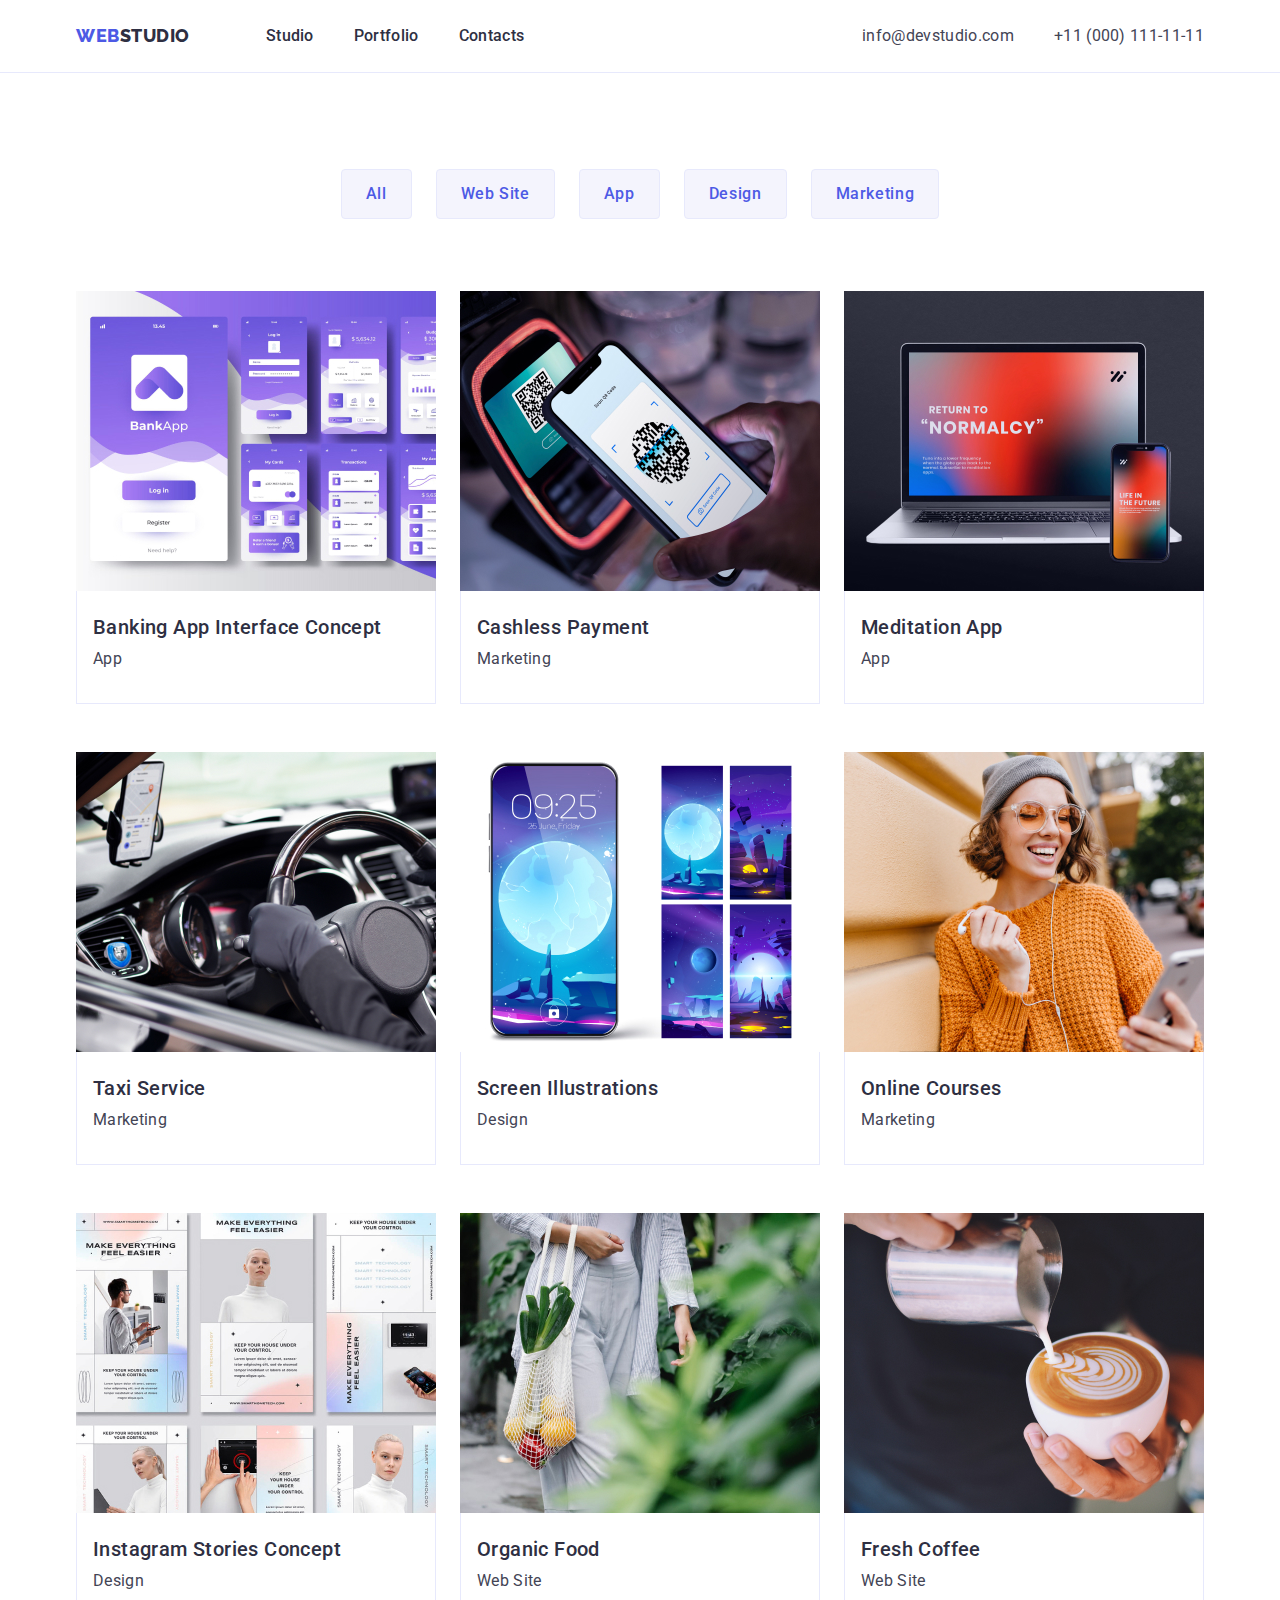
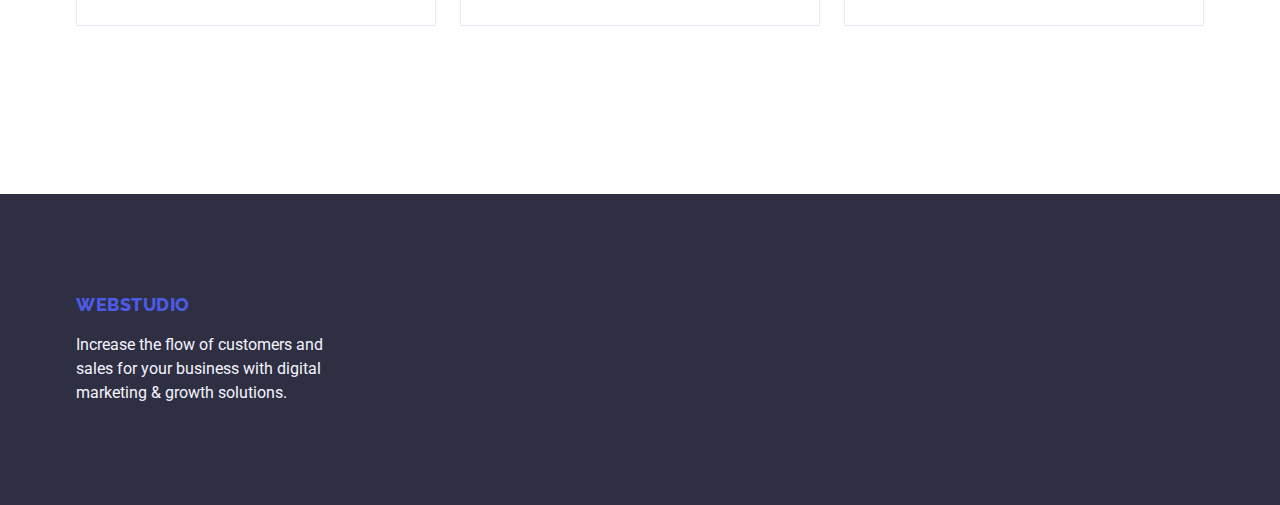
==== commit d1c2ca77: "1" ====
--- a/portfolio.html
+++ b/portfolio.html
@@ -12,8 +12,7 @@
 </head>
 <body>
     <header>
-        <div class="container">
-        <div class="header-wrapper">
+        <div class="container header-container">
         <nav class="header-nav">
             <a href="./index.html" class="header-logo link">Web<span>Studio</span></a>
             <ul class="header-list list">
@@ -38,7 +37,6 @@
                 </li>
             </ul>
         </address>
-    </div>
     </div>
 </header>
 
--- a/css/styles.css
+++ b/css/styles.css
@@ -28,11 +28,11 @@
     max-width: 1128px;
     padding-left: 15px;
     padding-right: 15px;
-    margin: 0 auto;
-    
-}
-
-ul, li {
+    margin-left: auto;
+    margin-right: auto;
+}
+
+ul, li, h3, h2, p{
     margin: 0;
     padding: 0;
 }
@@ -44,11 +44,11 @@
     background-color: var(--color-background);
 }
 
-.header-wrapper {
-    display: flex;
-    justify-content: space-between;
-    margin-top: 26px;
-    margin-bottom: 26px;
+.header-container {
+    display: flex;
+    justify-content: space-between; 
+    padding-top: 24px;
+    padding-bottom: 24px;
 }
 
 .header-nav {
@@ -134,10 +134,9 @@
 
 .order {
     background-color: var(--color-background-main);
-}
-
-.order-box {
-    text-align: center;
+    text-align: center;
+    padding-top: 188px;
+    padding-bottom: 188px;
 }
 
 .order-title {
@@ -146,9 +145,9 @@
     text-align: center;
     letter-spacing: 0.02em;
     color: var(--color-background);
+
     width: 496px;
     margin: 0 auto;
-    padding-top: 188px;
 }
 
 .order-btn {
@@ -157,7 +156,6 @@
     border: none;
     text-align: center;
     margin-top: 48px;
-    margin-bottom: 188px;
 
     background-color: var(--color-iris);
     font-family: "Roboto", sans-serif;
@@ -181,11 +179,8 @@
 /* features */
 
 .features {
-
-}
-
-.features-box {
-    margin-top: 120px;
+    padding-top: 120px;
+    padding-bottom: 120px;
 }
 
 .hidden-title {
@@ -193,7 +188,6 @@
 
 .features-list {
     display: flex;
-    justify-content: space-between;
 }
 
 .features-item {
@@ -224,10 +218,8 @@
 /* about */
 
 .about {
-}
-
-.about-box {
-    margin-top: 120px;
+
+    padding-bottom: 120px;
 }
 
 .about-title {
@@ -259,10 +251,8 @@
 
 .team {
     background-color: var(--color-cloud);
-}
-
-.team-box {
-    margin-top: 120px;
+    padding-bottom: 120px;
+    padding-top: 120px;
 }
 
 .team-title {
@@ -272,15 +262,12 @@
     letter-spacing: 0.02em;
     text-transform: capitalize;
     color: var(--color-background-main);
-
-    padding-top: 120px;
+    padding-bottom: 72px;
 }
 
 .team-list {
     display: flex;
     justify-content: space-between;
-    padding-top: 72px;
-    padding-bottom: 120px;
 }
 
 .team-list-item {
@@ -297,9 +284,13 @@
     color: var(--color-background-main);
 
     text-align: center;
-    margin: 0 auto;
+    padding-bottom: 8px;
+}
+
+.team-list-cover {
     padding-top: 32px;
-    padding-bottom: 8px;
+    padding-bottom: 32px;
+    
 }
 
 .team-item-text {
@@ -309,8 +300,6 @@
     color: var(--color-main);
 
     text-align: center;
-    margin: 0 auto;
-    padding-bottom: 32px;
 }
 
 /* team */
@@ -324,15 +313,31 @@
 .footer-wrapper {
     padding-top: 100px;
     padding-bottom: 100px;
+    width: 264px;
 }
 
 .footer-logo {
+
+
+    font-family: 'Raleway', sans-serif;
+    font-weight: 800;
+    font-size: 18px;
+    line-height: 1.17;
+    letter-spacing: 0.03em;
+    text-transform: uppercase;
+    color: var(--color-iris);
+    text-decoration: none;
+}
+
+
+.footer-logo-span {
     color: var(--color-cloud);
 }
 
 .footer-text {
+    line-height: 1.5;
+    padding-top: 18px;
     color: var(--color-cloud);
-    width: 264px;
 }
 
 /* footer */
@@ -350,6 +355,7 @@
 }
 
 .portfolio-item-btn {
+    
 }
 
 .portfolio-item-btn:not(:last-child) {
@@ -370,12 +376,16 @@
     color: var(--color-iris);
     background-color: var(--color-cloud);
     cursor: pointer;
-    border: none;
+
 }
 
 .portfolio-btn:is(:hover, :focus) {
     background-color: var(--color-background-btn);
     color: var(--color-background);
+    box-shadow: 0px 3px 1px rgba(0, 0, 0, 0.1), 0px 2px 1px rgba(0, 0, 0, 0.08), 0px 2px 2px rgba(0, 0, 0, 0.12);
+    border-radius: 4px;
+    border: none;
+    padding: 12px 24px;
 }
 
 .portfolio-list {
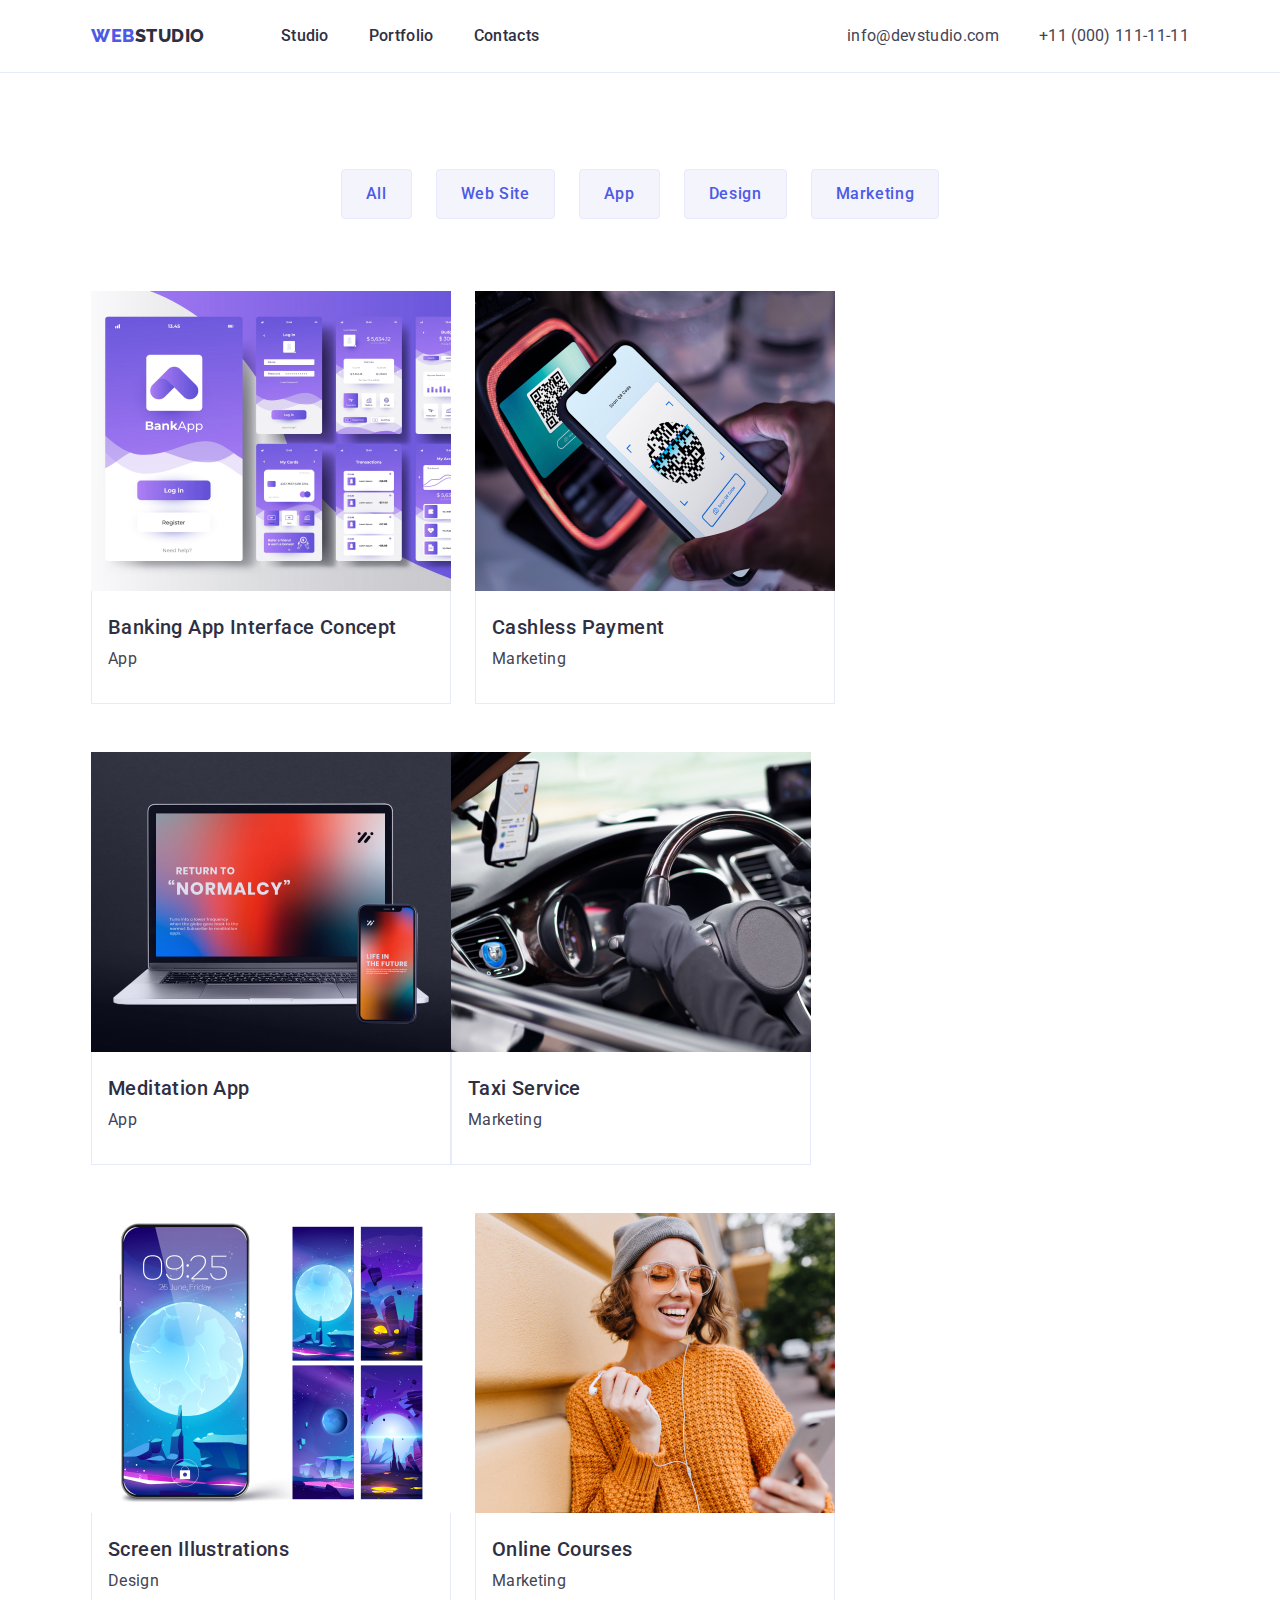
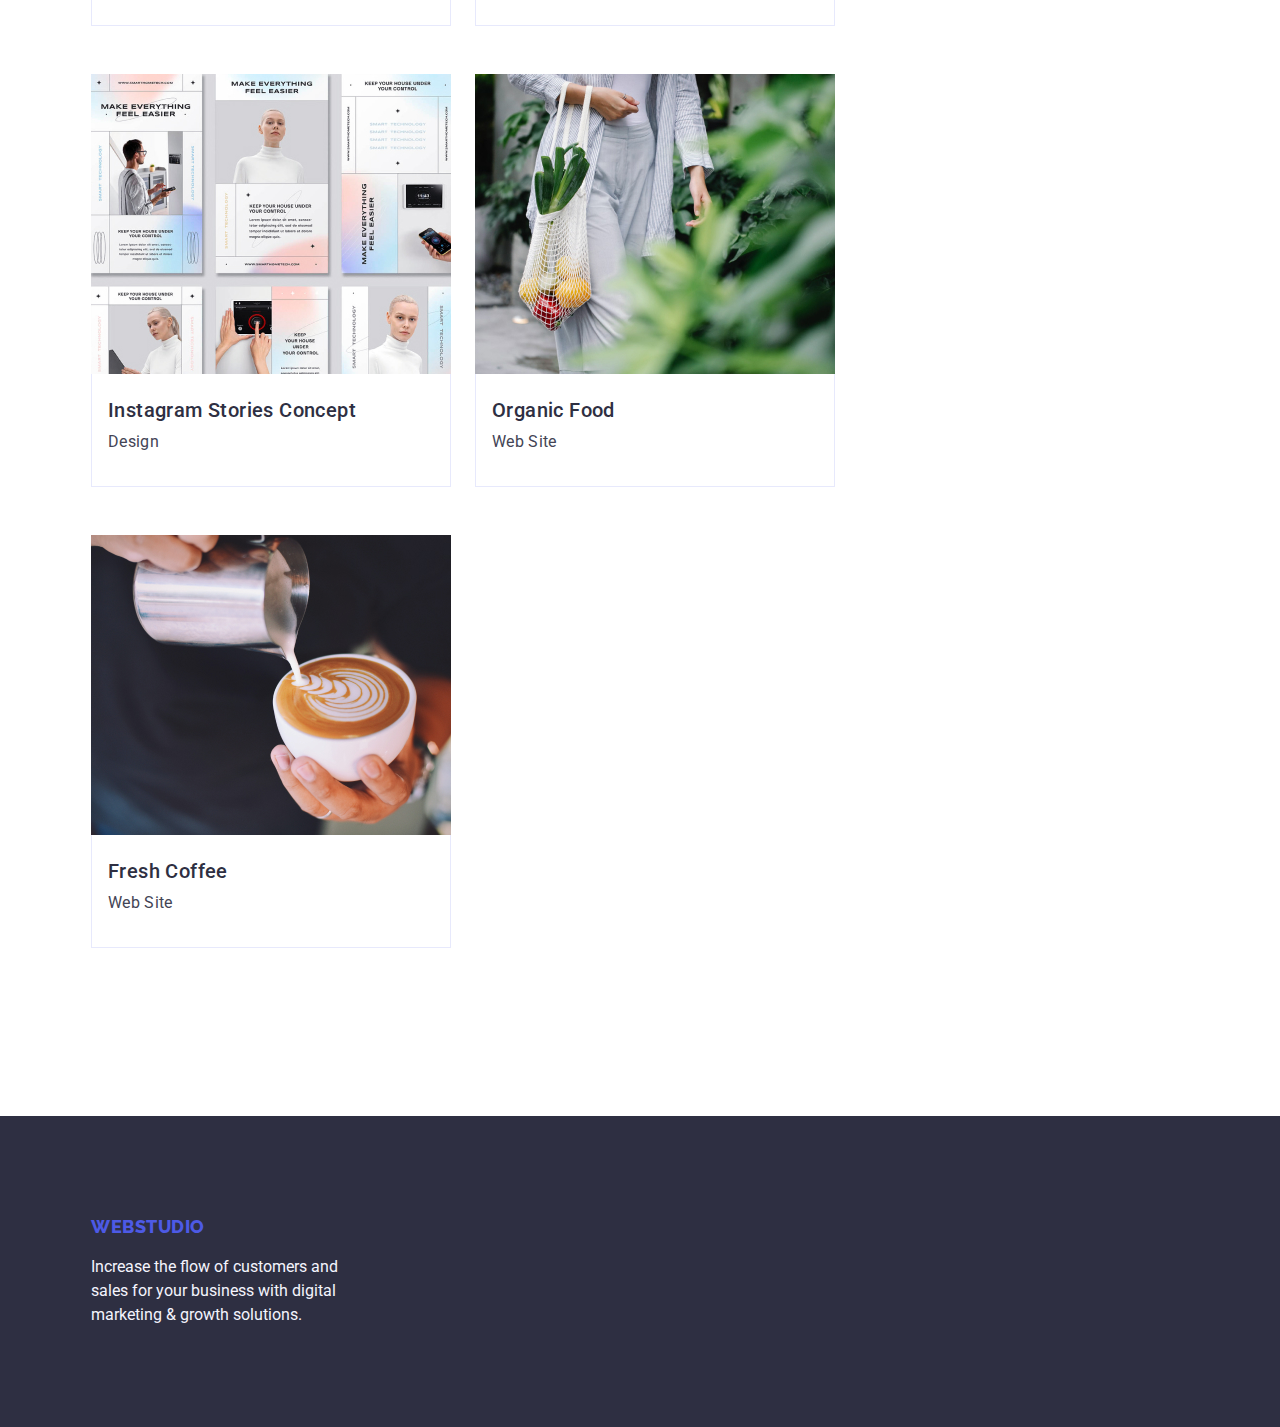
==== commit 20f94aea: "1" ====
--- a/portfolio.html
+++ b/portfolio.html
@@ -4,6 +4,7 @@
     <meta charset="UTF-8">
         <meta http-equiv="X-UA-Compatible" content="IE=edge">
         <meta name="viewport" content="width=device-width, initial-scale=1.0">
+        <link rel="stylesheet" href="https://cdnjs.cloudflare.com/ajax/libs/modern-normalize/1.0.0/modern-normalize.min.css"/>
         <link rel="stylesheet" href="./css/styles.css">
         <title>Portfolio</title>
         <link rel="preconnect" href="https://fonts.googleapis.com" />
@@ -43,7 +44,6 @@
 <main>
     <section class="portfolio">
         <div class="container">
-        <div class="portfolio-box">
             <h1 hidden>Service</h1>
         <ul class="portfolio-list-btn list">
             <li class="portfolio-item-btn"><button type="button" class="portfolio-btn">All</button></li>
@@ -130,7 +130,6 @@
         </li>
         </ul>
         </div>
-        </div>
     </section>
 </main>
 
--- a/css/styles.css
+++ b/css/styles.css
@@ -32,6 +32,11 @@
     margin-right: auto;
 }
 
+.section {
+    padding-top: 120px;
+    padding-bottom: 120px;
+}
+
 ul, li, h3, h2, p{
     margin: 0;
     padding: 0;
@@ -179,8 +184,7 @@
 /* features */
 
 .features {
-    padding-top: 120px;
-    padding-bottom: 120px;
+
 }
 
 .hidden-title {
@@ -218,8 +222,6 @@
 /* about */
 
 .about {
-
-    padding-bottom: 120px;
 }
 
 .about-title {
@@ -251,8 +253,6 @@
 
 .team {
     background-color: var(--color-cloud);
-    padding-bottom: 120px;
-    padding-top: 120px;
 }
 
 .team-title {
@@ -344,8 +344,8 @@
 
 /* portfolio */
 
-.portfolio-box {
-    margin-bottom: 120px;
+.portfolio {
+    padding-bottom: 120px;
 }
 
 .portfolio-list-btn {
@@ -367,6 +367,7 @@
     border-radius: 4px;
     background-color: var(--color-cloud);
     padding: 12px 24px;
+    
 
     font-family: 'Roboto', sans-serif;
     font-weight: 500;
@@ -384,8 +385,7 @@
     color: var(--color-background);
     box-shadow: 0px 3px 1px rgba(0, 0, 0, 0.1), 0px 2px 1px rgba(0, 0, 0, 0.08), 0px 2px 2px rgba(0, 0, 0, 0.12);
     border-radius: 4px;
-    border: none;
-    padding: 12px 24px;
+    border: 1px solid var(--color-background-btn);
 }
 
 .portfolio-list {
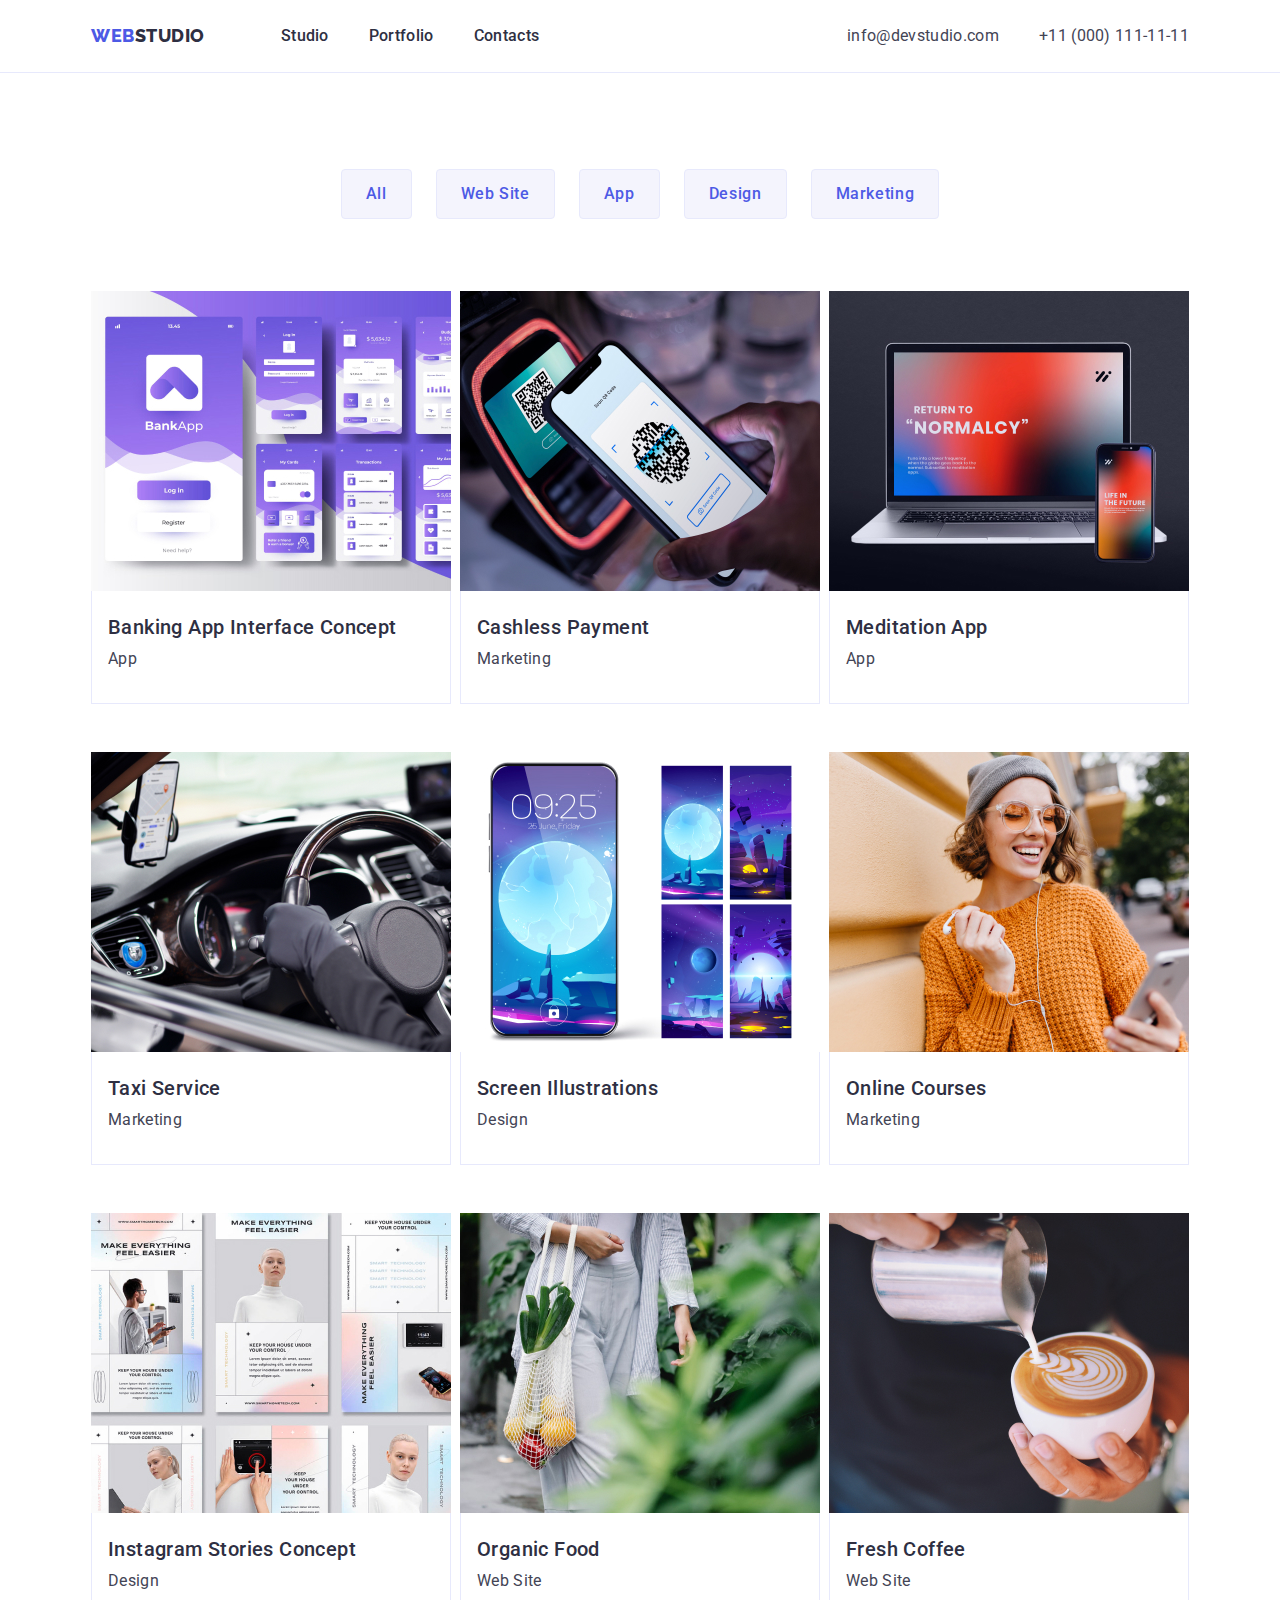
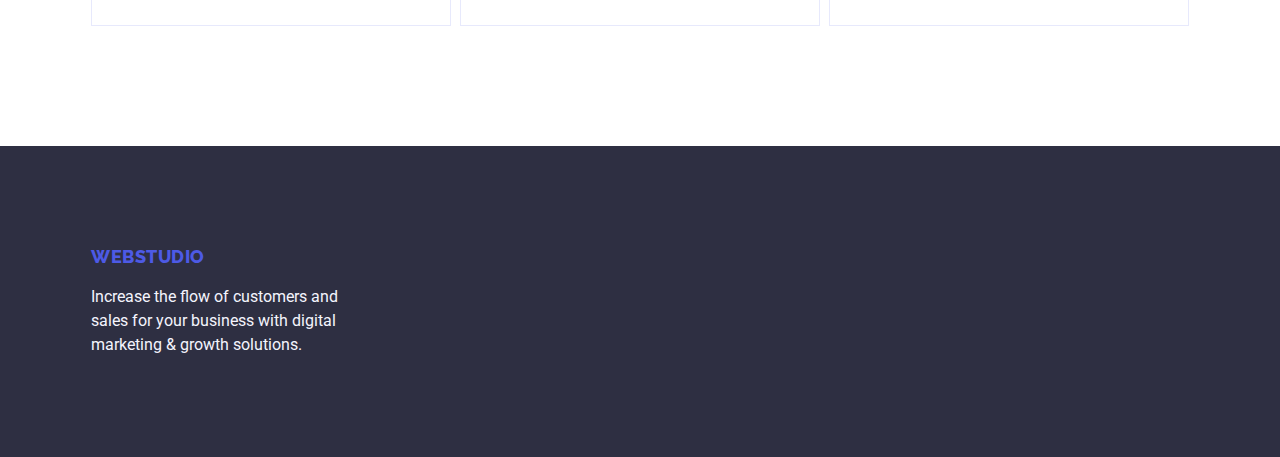
==== commit 81aac21a: "1" ====
--- a/portfolio.html
+++ b/portfolio.html
@@ -56,7 +56,7 @@
         <ul class="portfolio-list list"> 
 
         <li class="portfolio-item">
-            <a href="" class="portfolio-link link"><img src="./images/banking-app.jpg" alt="Banking App Interface" class="portfolio-img-list">
+            <a href="" class="portfolio-link link"><img src="./images/banking-app.jpg" alt="Banking App Interface" class="portfolio-img-list" width="360" height="300">
             <div class="portfolio-item-text">
                 <h2 class="portfolio-subtitle">Banking App Interface Concept</h2>
                 <p class="portfolio-text">App</p>
@@ -65,7 +65,7 @@
         </li>
 
         <li class="portfolio-item">
-            <a href="" class="portfolio-link link"><img src="./images/cashless-payment.jpg" alt="cashless-payment" class="portfolio-img-list">
+            <a href="" class="portfolio-link link"><img src="./images/cashless-payment.jpg" alt="cashless-payment" class="portfolio-img-list" width="360" height="300">
             <div class="portfolio-item-text">
                 <h2 class="portfolio-subtitle">Cashless Payment</h2>
                 <p class="portfolio-text">Marketing</p>
@@ -73,7 +73,7 @@
         </a>
         </li>
         <li class="portfolio-item">
-            <a href="" class="portfolio-link link"><img src="./images/meditaion-app.jpg" alt="meditaion-app" class="portfolio-img-list">
+            <a href="" class="portfolio-link link"><img src="./images/meditaion-app.jpg" alt="meditaion-app" class="portfolio-img-list" width="360" height="300">
             <div class="portfolio-item-text">
                 <h2 class="portfolio-subtitle">Meditation App</h2>
                 <p class="portfolio-text">App</p>
@@ -81,7 +81,7 @@
         </a>
         </li>
         <li class="portfolio-item">
-            <a href="" class="portfolio-link link"><img src="./images/taxi-service.jpg" alt="Taxi Service" class="portfolio-img-list">
+            <a href="" class="portfolio-link link"><img src="./images/taxi-service.jpg" alt="Taxi Service" class="portfolio-img-list" width="360" height="300">
             <div class="portfolio-item-text">
                 <h2 class="portfolio-subtitle">Taxi Service</h2>
                 <p class="portfolio-text">Marketing</p>
@@ -89,7 +89,7 @@
         </a>
         </li>
         <li class="portfolio-item">
-            <a href="" class="portfolio-link link"><img src="./images/screen-illustrations.jpg" alt="Screen Illustrations" class="portfolio-img-list">
+            <a href="" class="portfolio-link link"><img src="./images/screen-illustrations.jpg" alt="Screen Illustrations" class="portfolio-img-list" width="360" height="300">
             <div class="portfolio-item-text">
                 <h2 class="portfolio-subtitle">Screen Illustrations</h2>
                 <p class="portfolio-text">Design</p>
@@ -97,7 +97,7 @@
         </a>
         </li>
         <li class="portfolio-item">
-            <a href="" class="portfolio-link link"><img src="./images/online-courses.jpg" alt="Online Courses" class="portfolio-img-list">
+            <a href="" class="portfolio-link link"><img src="./images/online-courses.jpg" alt="Online Courses" class="portfolio-img-list" width="360" height="300">
             <div class="portfolio-item-text">
                 <h2 class="portfolio-subtitle">Online Courses</h2>
                 <p class="portfolio-text">Marketing</p>
@@ -105,7 +105,7 @@
         </a>
         </li>
         <li class="portfolio-item">
-            <a href="" class="portfolio-link link"><img src="./images/instagram-stories-concept.jpg" alt="Instagram Stories Concept" class="portfolio-img-list">
+            <a href="" class="portfolio-link link"><img src="./images/instagram-stories-concept.jpg" alt="Instagram Stories Concept" class="portfolio-img-list" width="360" height="300">
             <div class="portfolio-item-text">
                 <h2 class="portfolio-subtitle">Instagram Stories Concept</h2>
                 <p class="portfolio-text">Design</p>
@@ -113,7 +113,7 @@
             </a>
         </li>
         <li class="portfolio-item">
-            <a href="" class="portfolio-link link"><img src="./images/organic-food.jpg" alt="Organic Food" class="portfolio-img-list">
+            <a href="" class="portfolio-link link"><img src="./images/organic-food.jpg" alt="Organic Food" class="portfolio-img-list" width="360" height="300">
             <div class="portfolio-item-text">
                 <h2 class="portfolio-subtitle">Organic Food</h2>
                 <p class="portfolio-text">Web Site</p>
@@ -121,7 +121,7 @@
         </a>
         </li>
         <li class="portfolio-item">
-            <a href="" class="portfolio-link link"><img src="./images/fresh-coffe.jpg" alt="Fresh Coffee" class="portfolio-img-list">
+            <a href="" class="portfolio-link link"><img src="./images/fresh-coffe.jpg" alt="Fresh Coffee" class="portfolio-img-list" width="360" height="300">
             <div class="portfolio-item-text">
                 <h2 class="portfolio-subtitle">Fresh Coffee</h2>
                 <p class="portfolio-text">Web Site</p>
--- a/css/styles.css
+++ b/css/styles.css
@@ -184,33 +184,40 @@
 /* features */
 
 .features {
-
-}
+    
+}   
 
 .hidden-title {
 }
 
 .features-list {
     display: flex;
+    justify-content: space-between;
 }
 
 .features-item {
+    max-width: 264px;
 }
 
 .features-item:not(:last-child) {
-    margin-right: 24px;
+    
 }
 
 .features-subtitle {
+    padding-bottom: 8px;
+
+    font-family: 'Roboto';
+    font-style: normal;
     font-weight: 500;
     font-size: 20px;
     line-height: 1.2;
     letter-spacing: 0.02em;
-    color:  var(--color-background-main);
+    color: var(--color-background-main);
 }
 
 .features-item-text {
-    max-width: 264px;
+    max-height: 72px;
+
     font-size: 16px;
     line-height: 1.5;
     letter-spacing: 0.02em;
@@ -235,7 +242,6 @@
 
 .about-list {
     display: flex;
-    justify-content: space-between;
     margin: 0 auto;
     margin-top: 72px;
 }
@@ -243,7 +249,11 @@
 .about-img {
 }
 
-.about-img:not(:last-child) {
+.about-item {
+
+}
+
+.about-item:not(:last-child) {
     margin-right: 24px;
 }
 
@@ -267,13 +277,16 @@
 
 .team-list {
     display: flex;
-    justify-content: space-between;
 }
 
 .team-list-item {
     background-color: var(--color-background);
     box-shadow: 0px 1px 6px rgba(46, 47, 66, 0.08), 0px 1px 1px rgba(46, 47, 66, 0.16), 0px 2px 1px rgba(46, 47, 66, 0.08);
 border-radius: 0px 0px 4px 4px;
+}
+
+.team-list-item:not(:last-child) {
+    margin-right: 24px;
 }
 
 .team-name {
@@ -389,15 +402,27 @@
 }
 
 .portfolio-list {
-    display: flex;
+    margin-top: 72px;
     flex-wrap: wrap;
-    margin-top: 72px;
+    display: flex;
+    justify-content: space-between;
 }
 
 .portfolio-item {
-    width: 360px;
     margin-bottom: 48px;
-    margin-right: 24px;
+}
+
+
+.portfolio-item:nth-child(7) {
+    margin-bottom: 0;
+}
+
+.portfolio-item:nth-child(8) {
+    margin-bottom: 0;
+}
+
+.portfolio-item:nth-child(9) {
+    margin-bottom: 0;
 }
 
 .portfolio-item:nth-child(3) {
@@ -438,7 +463,6 @@
 
 
 .portfolio-link {
-
 }
 
 .portfolio-item-text {
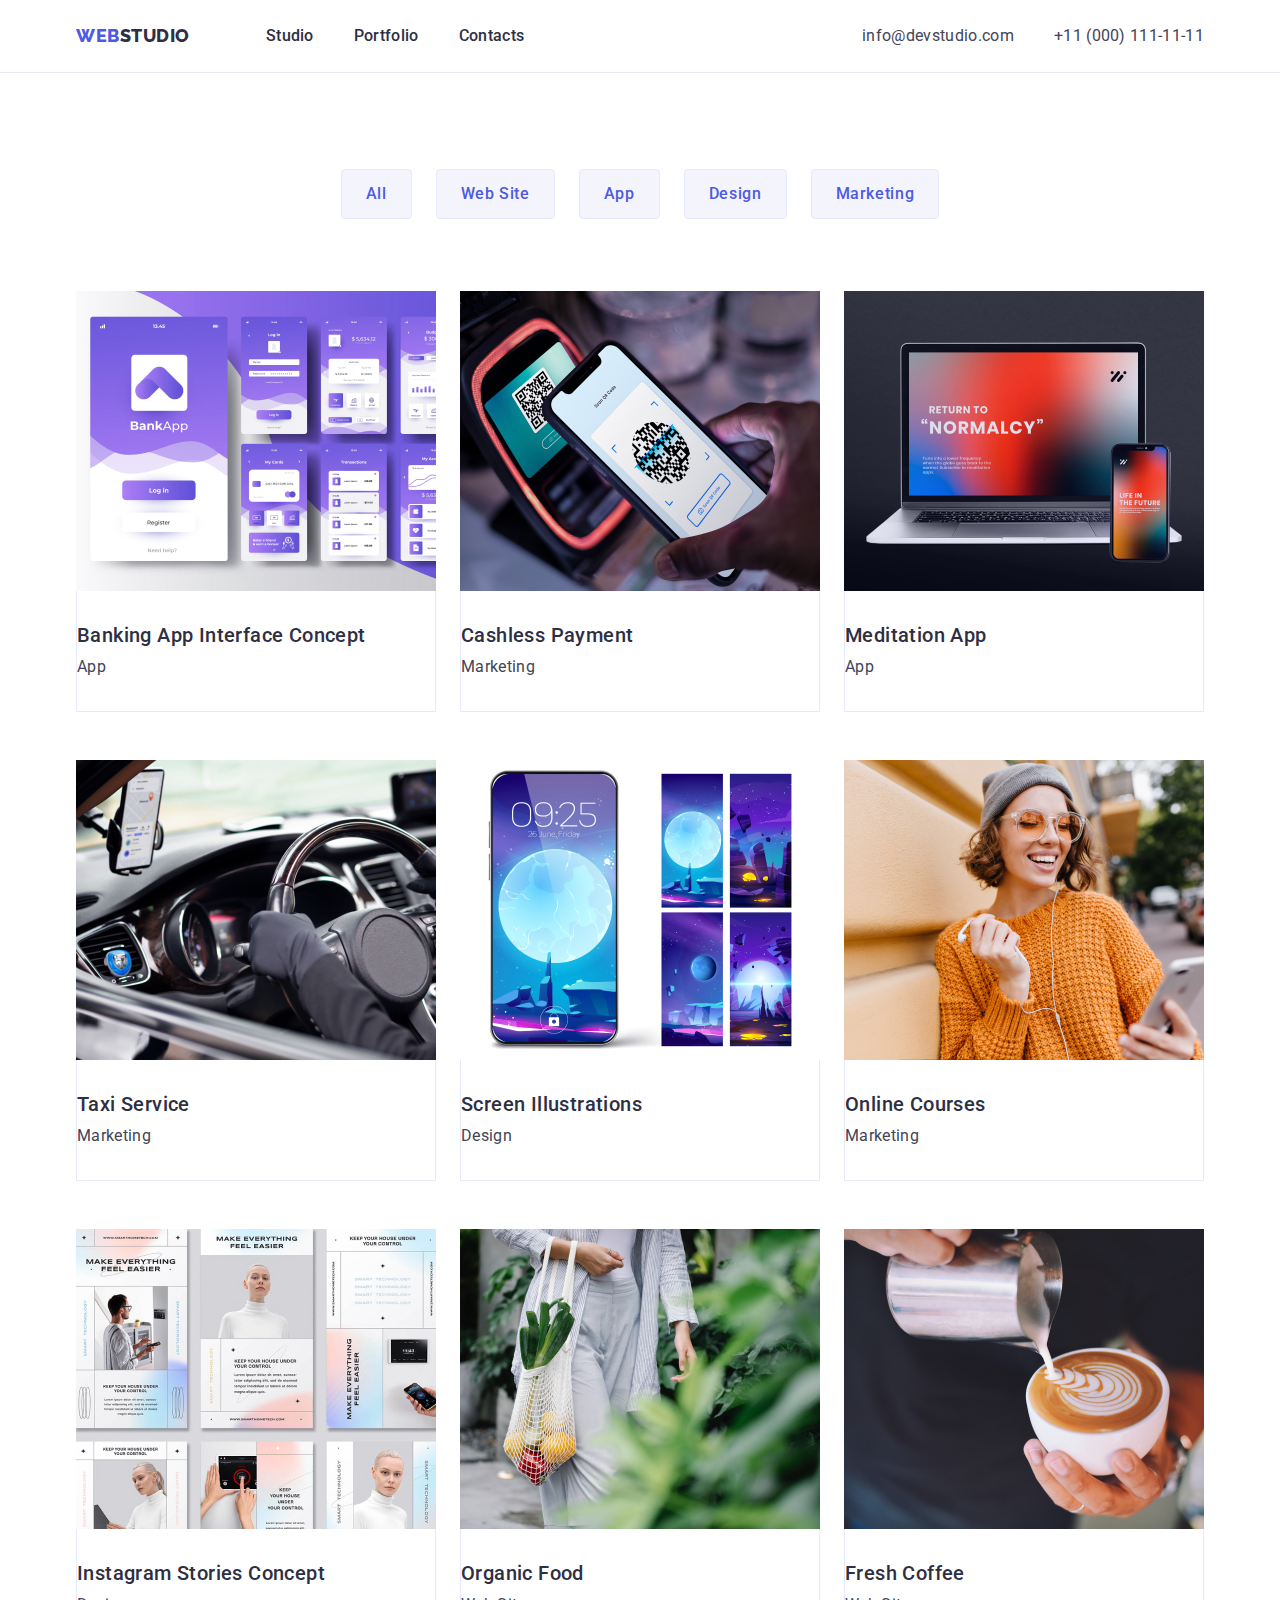
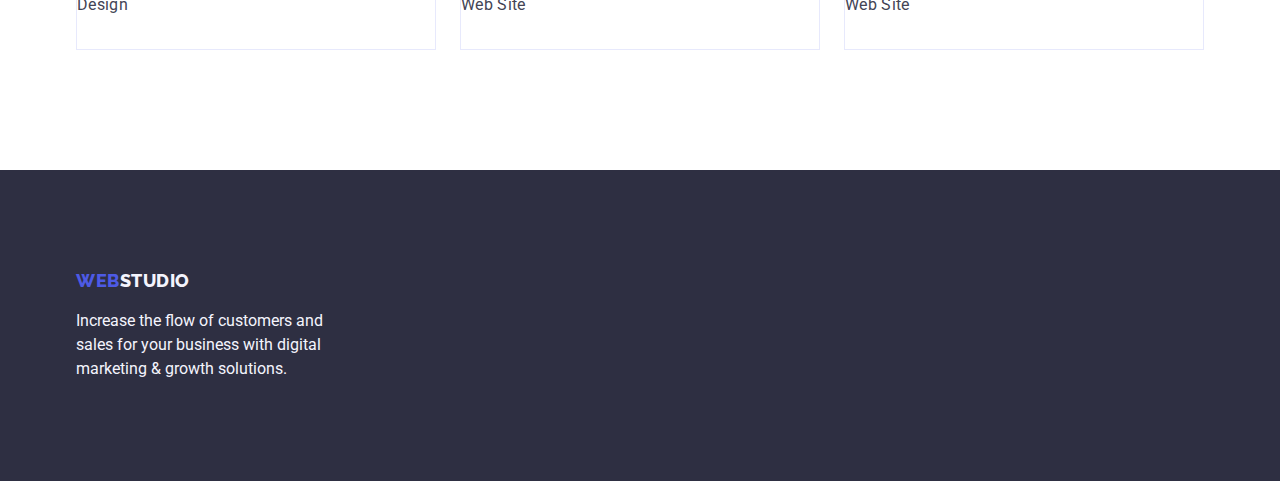
==== commit f5cc1ee9: "1" ====
--- a/portfolio.html
+++ b/portfolio.html
@@ -136,7 +136,7 @@
 <footer class="footer">
     <div class="container">
         <div class="footer-wrapper">
-        <a href="./index.html" class="header-logo link">Web<span class="footer-logo">Studio</span></a>
+        <a href="./index.html" class="footer-logo link">Web<span class="footer-logo-span">Studio</span></a>
     <p class="footer-text">Increase the flow of customers and sales for your business with digital marketing & growth solutions.</p>
     </div>
     </div>
--- a/css/styles.css
+++ b/css/styles.css
@@ -25,7 +25,7 @@
 }
 
 .container {
-    max-width: 1128px;
+    max-width: 1158px;
     padding-left: 15px;
     padding-right: 15px;
     margin-left: auto;
@@ -204,7 +204,7 @@
 }
 
 .features-subtitle {
-    padding-bottom: 8px;
+    margin-bottom: 8px;
 
     font-family: 'Roboto';
     font-style: normal;
@@ -229,6 +229,7 @@
 /* about */
 
 .about {
+    padding-bottom: 120px;
 }
 
 .about-title {
@@ -242,7 +243,6 @@
 
 .about-list {
     display: flex;
-    margin: 0 auto;
     margin-top: 72px;
 }
 
@@ -272,7 +272,7 @@
     letter-spacing: 0.02em;
     text-transform: capitalize;
     color: var(--color-background-main);
-    padding-bottom: 72px;
+    margin-bottom: 72px;
 }
 
 .team-list {
@@ -297,7 +297,7 @@
     color: var(--color-background-main);
 
     text-align: center;
-    padding-bottom: 8px;
+    margin-bottom: 8px;
 }
 
 .team-list-cover {
@@ -321,11 +321,11 @@
 
 .footer {
     background-color: var(--color-background-main);
-}
-
-.footer-wrapper {
     padding-top: 100px;
     padding-bottom: 100px;
+}
+
+.footer-wrapper {
     width: 264px;
 }
 
@@ -349,7 +349,7 @@
 
 .footer-text {
     line-height: 1.5;
-    padding-top: 18px;
+    margin-top: 18px;
     color: var(--color-cloud);
 }
 
@@ -358,13 +358,13 @@
 /* portfolio */
 
 .portfolio {
+    padding-top: 96px;
     padding-bottom: 120px;
 }
 
 .portfolio-list-btn {
     display: flex;
     justify-content: center;
-    margin-top: 96px;
 }
 
 .portfolio-item-btn {
@@ -405,11 +405,11 @@
     margin-top: 72px;
     flex-wrap: wrap;
     display: flex;
-    justify-content: space-between;
 }
 
 .portfolio-item {
     margin-bottom: 48px;
+    margin-right: 24px;
 }
 
 
@@ -444,16 +444,10 @@
     letter-spacing: 0.02em;
     color: var(--color-background-main);
 
-    margin: 0 auto;
-    padding-top: 24px;
-    padding-bottom: 8px;
-    padding-left: 16px;
+    margin-bottom: 8px;
 }
 
 .portfolio-text {
-    margin: 0 auto;
-    padding-bottom: 32px;
-    padding-left: 16px;
 
     font-size: 16px;
     line-height: 1.5;
@@ -474,4 +468,9 @@
 .portfolio-img-list {
     display: block;
 }
+
+.portfolio-item-text {
+    padding-top: 32px;
+    padding-bottom: 32px;
+}
 /* portfolio */